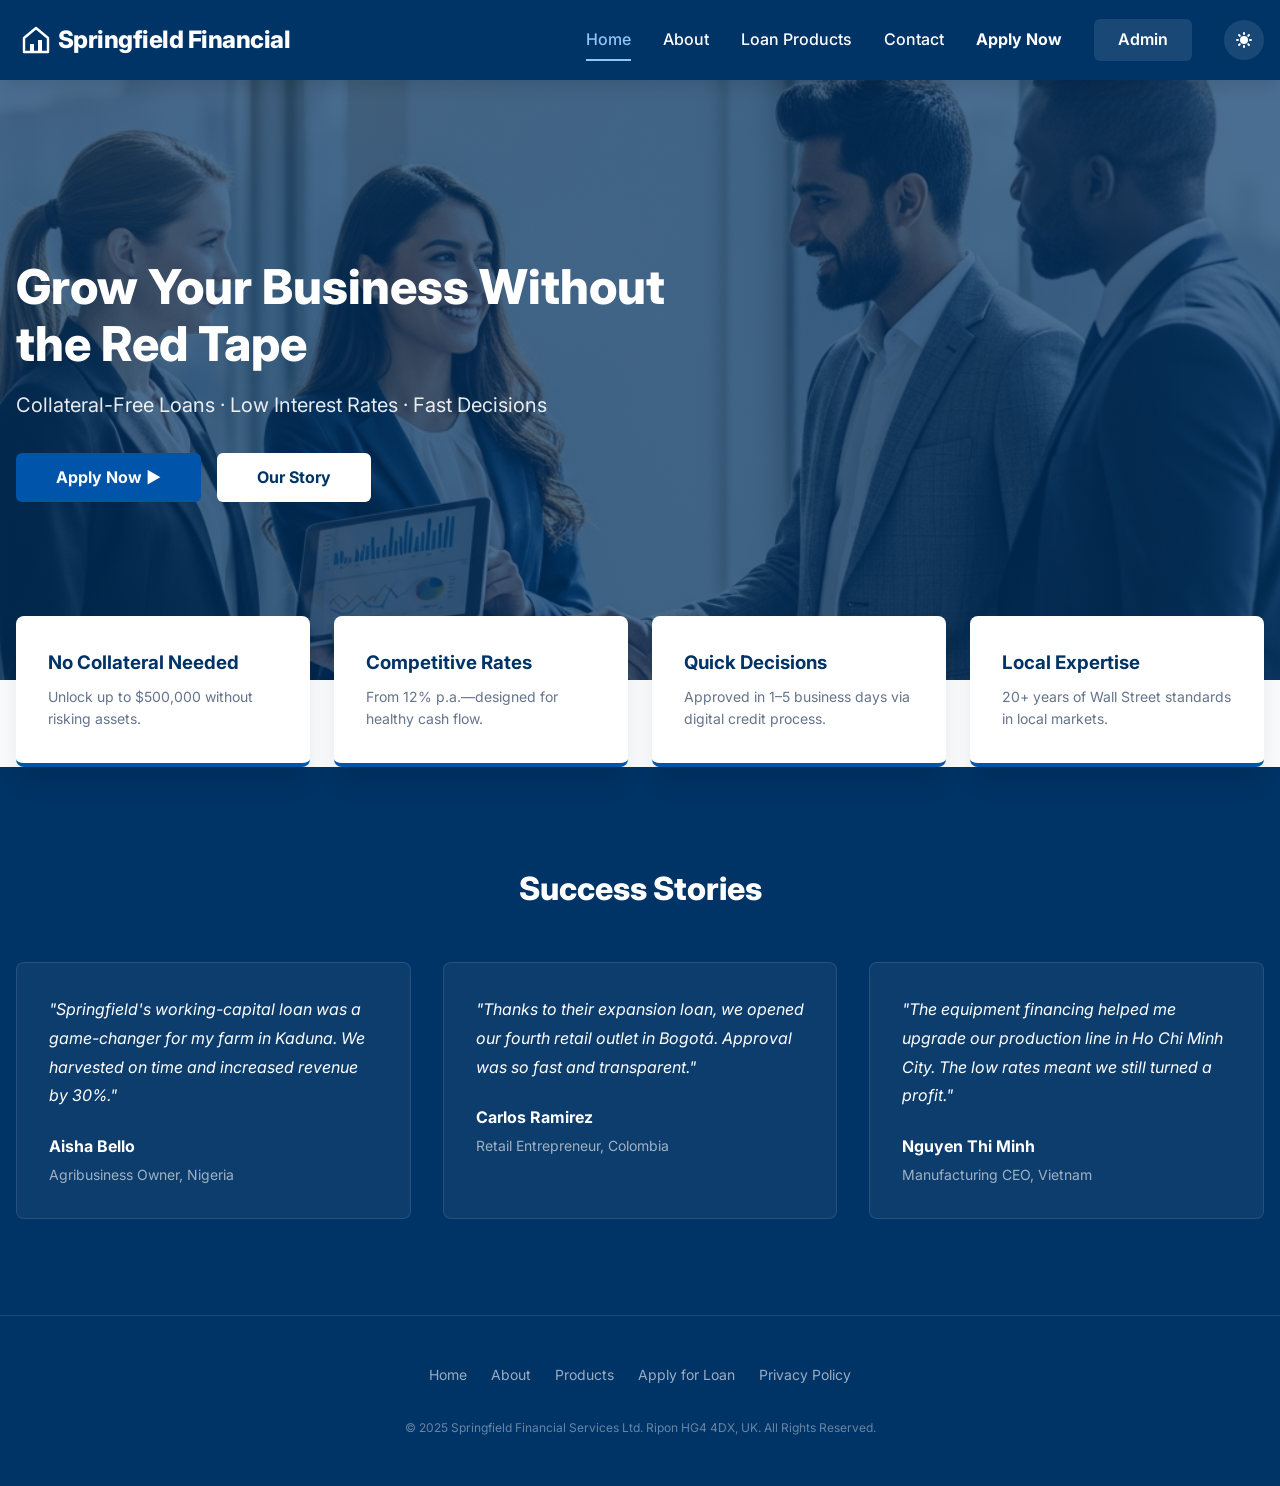
==== index.html @ acbe3927 "first commit of loan project" ====
<!DOCTYPE html>
<html lang="en" class="scroll-smooth">
<head>
    <meta charset="UTF-8">
    <meta name="viewport" content="width=device-width, initial-scale=1.0">
    <title>Springfield Financial Services Ltd | Empowering SMB Growth</title>
    <link rel="stylesheet" href="styles.css">
    <link rel="preconnect" href="https://fonts.googleapis.com">
    <link rel="preconnect" href="https://fonts.gstatic.com" crossorigin>
    <link href="https://fonts.googleapis.com/css2?family=Inter:wght@300;400;500;600;700;800&display=swap" rel="stylesheet">
</head>
<body>
    <!-- Header -->
    <header class="header">
        <div class="header-container">
            <div class="logo">
                <div class="logo-icon w-12 h-12 rounded-lg flex items-center justify-center" style="background-color: #003366;">
                    <svg viewBox="0 0 100 100" class="w-8 h-8 text-white" fill="none" stroke="currentColor" stroke-width="6" stroke-linecap="round" stroke-linejoin="round">
                        <path d="M20 45 L50 20 L80 45 V80 H20 Z" />
                        <path d="M35 80 V60 H45 V80" fill="white" stroke="none" />
                        <path d="M55 80 V50 H65 V80" fill="white" stroke="none" />
                    </svg>
                </div>
                <span class="logo-text">Springfield Financial</span>
            </div>
            <nav class="nav-menu">
                <a href="index.html" class="nav-link active">Home</a>
                <a href="about.html" class="nav-link">About</a>
                <a href="products.html" class="nav-link">Loan Products</a>
                <a href="contact.html" class="nav-link">Contact</a>
                <a href="apply.html" class="nav-link nav-link-bold">Apply Now</a>
                <a href="admin.html" class="btn-login">Admin</a>
                <button id="darkModeToggle" class="dark-mode-toggle" aria-label="Toggle dark mode">
                    <svg class="sun-icon" fill="currentColor" viewBox="0 0 20 20">
                        <path d="M10 2a1 1 0 011 1v1a1 1 0 11-2 0V3a1 1 0 011-1zm4 8a4 4 0 11-8 0 4 4 0 018 0zm-.464 4.95l.707.707a1 1 0 001.414-1.414l-.707-.707a1 1 0 00-1.414 1.414zm2.12-10.607a1 1 0 010 1.414l-.706.707a1 1 0 11-1.414-1.414l.707-.707a1 1 0 011.414 0zM17 11a1 1 0 100-2h-1a1 1 0 100 2h1zm-7 4a1 1 0 011 1v1a1 1 0 11-2 0v-1a1 1 0 011-1zM5.05 6.464A1 1 0 106.465 5.05l-.708-.707a1 1 0 00-1.414 1.414l.707.707zm1.414 8.486l-.707.707a1 1 0 01-1.414-1.414l.707-.707a1 1 0 011.414 1.414zM4 11a1 1 0 100-2H3a1 1 0 000 2h1z"/>
                    </svg>
                    <svg class="moon-icon" fill="currentColor" viewBox="0 0 20 20">
                        <path d="M17.293 13.293A8 8 0 016.707 2.707a8.001 8.001 0 1010.586 10.586z"/>
                    </svg>
                </button>
            </nav>
        </div>
    </header>

    <!-- Hero -->
    <section class="hero">
        <div class="hero-container">
            <div class="hero-content">
                <h1 class="hero-title">Grow Your Business Without the Red Tape</h1>
                <p class="hero-subtitle">Collateral-Free Loans · Low Interest Rates · Fast Decisions</p>
                <div class="hero-buttons">
                    <a href="apply.html" class="btn btn-primary">Apply Now ►</a>
                    <a href="about.html" class="btn btn-secondary">Our Story</a>
                </div>
            </div>
        </div>
    </section>

    <!-- Why Springfield? -->
    <div class="features-wrapper">
        <div class="features-grid">
            <div class="feature-card">
                <h3 class="feature-title">No Collateral Needed</h3>
                <p class="feature-text">Unlock up to $500,000 without risking assets.</p>
            </div>
            <div class="feature-card">
                <h3 class="feature-title">Competitive Rates</h3>
                <p class="feature-text">From 12% p.a.—designed for healthy cash flow.</p>
            </div>
            <div class="feature-card">
                <h3 class="feature-title">Quick Decisions</h3>
                <p class="feature-text">Approved in 1–5 business days via digital credit process.</p>
            </div>
            <div class="feature-card">
                <h3 class="feature-title">Local Expertise</h3>
                <p class="feature-text">20+ years of Wall Street standards in local markets.</p>
            </div>
        </div>
    </div>

    <!-- Success Stories -->
    <section class="success-stories">
        <div class="container">
            <h2 class="section-title-light">Success Stories</h2>
            <div class="testimonials-grid">
                <div class="testimonial-card">
                    <p class="testimonial-text">"Springfield's working-capital loan was a game-changer for my farm in Kaduna. We harvested on time and increased revenue by 30%."</p>
                    <p class="testimonial-name">Aisha Bello</p>
                    <p class="testimonial-role">Agribusiness Owner, Nigeria</p>
                </div>
                <div class="testimonial-card">
                    <p class="testimonial-text">"Thanks to their expansion loan, we opened our fourth retail outlet in Bogotá. Approval was so fast and transparent."</p>
                    <p class="testimonial-name">Carlos Ramirez</p>
                    <p class="testimonial-role">Retail Entrepreneur, Colombia</p>
                </div>
                <div class="testimonial-card">
                    <p class="testimonial-text">"The equipment financing helped me upgrade our production line in Ho Chi Minh City. The low rates meant we still turned a profit."</p>
                    <p class="testimonial-name">Nguyen Thi Minh</p>
                    <p class="testimonial-role">Manufacturing CEO, Vietnam</p>
                </div>
            </div>
        </div>
    </section>

    <!-- Footer -->
    <footer class="footer">
        <div class="footer-container">
            <div class="footer-links">
                <a href="index.html">Home</a>
                <a href="about.html">About</a>
                <a href="products.html">Products</a>
                <a href="apply.html">Apply for Loan</a>
                <a href="#">Privacy Policy</a>
            </div>
            <p class="footer-copyright">© 2025 Springfield Financial Services Ltd. Ripon HG4 4DX, UK. All Rights Reserved.</p>
        </div>
    </footer>

    <script src="script.js"></script>
</body>
</html>
---- styles.css ----
/* ===================================
   CSS VARIABLES & RESET
   =================================== */
:root {
    --navy: #003366;
    --navy-dark: #002244;
    --navy-light: #004488;
    --primary: #0055aa;
    --primary-hover: #004488;
    
    /* Light Mode */
    --bg-main: #f8fafc;
    --bg-secondary: #ffffff;
    --bg-alt: #f1f5f9;
    --text-main: #0f172a;
    --text-secondary: #64748b;
    --text-muted: #94a3b8;
    --border-color: #e2e8f0;
    --shadow: 0 4px 6px -1px rgba(0, 0, 0, 0.1);
    --shadow-lg: 0 10px 15px -3px rgba(0, 0, 0, 0.1);
    --shadow-xl: 0 20px 25px -5px rgba(0, 0, 0, 0.1);
}

.dark {
    --bg-main: #0f172a;
    --bg-secondary: #1e293b;
    --bg-alt: #334155;
    --text-main: #f1f5f9;
    --text-secondary: #cbd5e1;
    --text-muted: #94a3b8;
    --border-color: #334155;
    --shadow: 0 4px 6px -1px rgba(0, 0, 0, 0.3);
    --shadow-lg: 0 10px 15px -3px rgba(0, 0, 0, 0.3);
    --shadow-xl: 0 20px 25px -5px rgba(0, 0, 0, 0.3);
}

* {
    margin: 0;
    padding: 0;
    box-sizing: border-box;
}

html {
    scroll-behavior: smooth;
    animation: forwards;
}

body {
    font-family: 'Inter', -apple-system, BlinkMacSystemFont, 'Segoe UI', sans-serif;
    background-color: var(--bg-main);
    color: var(--text-main);
    line-height: 1.6;
    transition: background-color 0.3s, color 0.3s;
}

img {
    max-width: 100%;
    height: auto;
    display: block;
}

a {
    text-decoration: none;
    color: inherit;
}

/* ===================================
   HEADER & NAVIGATION
   =================================== */
.header {
    background-color: var(--navy);
    color: white;
    box-shadow: var(--shadow-lg);
    position: sticky;
    top: 0;
    z-index: 1000;
}

.header-container {
    max-width: 1280px;
    margin: 0 auto;
    padding: 0 1rem;
    display: flex;
    justify-content: space-between;
    align-items: center;
    height: 80px;
}

.logo {
    display: flex;
    align-items: center;
    gap: 0.1rem;
}

.logo-icon {
    width: 40px;
    height: 40px;
    background-color: rgba(255, 255, 255, 0.2);
    border-radius: 8px;
    display: flex;
    align-items: center;
    justify-content: center;
}

.logo-icon svg {
    width: 80pc;
    height: 80pc;
}

.logo-text {
    font-size: 1.5rem;
    font-weight: 800;
    letter-spacing: -0.020em;
}

.nav-menu {
    display: flex;
    align-items: center;
    gap: 2rem;
}

.nav-link {
    color: white;
    font-weight: 500;
    transition: color 0.3s;
    position: relative;
}

.nav-link:hover,
.nav-link.active {
    color: #93c5fd;
}

.nav-link.active::after {
    content: '';
    position: absolute;
    bottom: -8px;
    left: 0;
    right: 0;
    height: 2px;
    background-color: #93c5fd;
}

.nav-link-bold {
    font-weight: 700;
}

.btn-login {
    background-color: rgba(255, 255, 255, 0.1);
    padding: 0.5rem 1.5rem;
    border-radius: 6px;
    font-weight: 600;
    transition: background-color 0.3s;
}

.btn-login:hover {
    background-color: rgba(255, 255, 255, 0.2);
}

.dark-mode-toggle {
    background: rgba(255, 255, 255, 0.1);
    border: none;
    width: 40px;
    height: 40px;
    border-radius: 50%;
    cursor: pointer;
    display: flex;
    align-items: center;
    justify-content: center;
    transition: background-color 0.3s;
    color: white;
}

.dark-mode-toggle:hover {
    background: rgba(255, 255, 255, 0.2);
}

.dark-mode-toggle svg {
    width: 20px;
    height: 20px;
}

.sun-icon {
    display: block;
}

.moon-icon {
    display: none;
}

.dark .sun-icon {
    display: none;
}

.dark .moon-icon {
    display: block;
}

/* ===================================
   BUTTONS
   =================================== */
.btn {
    display: inline-block;
    padding: 0.75rem 2.5rem;
    border-radius: 6px;
    font-weight: 700;
    font-size: 1rem;
    transition: all 0.3s;
    cursor: pointer;
    border: none;
    text-align: center;
}

.btn-primary {
    background-color: var(--primary);
    color: white;
}

.btn-primary:hover {
    background-color: var(--primary-hover);
    transform: translateY(-2px);
    box-shadow: var(--shadow-lg);
}

.btn-secondary {
    background-color: white;
    color: var(--navy);
}

.btn-secondary:hover {
    background-color: #f1f5f9;
    transform: translateY(-2px);
}

.btn-navy {
    background-color: var(--navy);
    color: white;
}

.btn-navy:hover {
    background-color: var(--navy-dark);
}

.btn-large {
    width: 100%;
    padding: 1rem 2rem;
    font-size: 1.125rem;
}

/* ===================================
   HERO SECTION
   =================================== */
.hero {
    background: linear-gradient(rgba(0, 51, 102, 0.7), rgba(0, 51, 102, 0.7)), 
                url('attached_assets/generated_images/diverse_business_professionals_in_meeting.png');
    background-size: cover;
    background-position: center;
    height: 600px;
    display: flex;
    align-items: center;
}

.hero-container {
    max-width: 1280px;
    margin: 0 auto;
    padding: 0 1rem;
    width: 100%;
}

.hero-content {
    max-width: 700px;
    color: white;
}

.hero-title {
    font-size: 3rem;
    font-weight: 800;
    line-height: 1.2;
    margin-bottom: 1rem;
}

.hero-subtitle {
    font-size: 1.25rem;
    margin-bottom: 2rem;
    opacity: 0.9;
}

.hero-buttons {
    display: flex;
    gap: 1rem;
    flex-wrap: wrap;
}

/* ===================================
   FEATURES
   =================================== */
.features-wrapper {
    max-width: 1280px;
    margin: -4rem auto 0;
    padding: 0 1rem;
    position: relative;
    z-index: 10;
}

.features-grid {
    display: grid;
    grid-template-columns: repeat(auto-fit, minmax(250px, 1fr));
    gap: 1.5rem;
}

.feature-card {
    background-color: var(--bg-secondary);
    padding: 2rem;
    border-radius: 8px;
    box-shadow: var(--shadow-xl);
    border-bottom: 4px solid var(--primary);
    transition: transform 0.3s;
}

.feature-card:hover {
    transform: translateY(-4px);
}

.feature-title {
    font-weight: 700;
    color: var(--navy);
    margin-bottom: 0.5rem;
}

.dark .feature-title {
    color: white;
}

.feature-text {
    color: var(--text-secondary);
    font-size: 0.875rem;
}

/* ===================================
   SECTIONS
   =================================== */
.container {
    max-width: 1280px;
    margin: 0 auto;
    padding: 0 1rem;
}

.container-small {
    max-width: 800px;
    margin: 0 auto;
    padding: 0 1rem;
}

.section-title {
    font-size: 2rem;
    font-weight: 800;
    color: var(--navy);
    margin-bottom: 0.5rem;
}

.dark .section-title {
    color: white;
}

.section-title-light {
    font-size: 2rem;
    font-weight: 800;
    color: white;
    margin-bottom: 3rem;
    text-align: center;
}

.title-divider {
    width: 80px;
    height: 4px;
    background-color: var(--primary);
    margin-bottom: 2rem;
}

.text-center {
    text-align: center;
}

.mx-auto {
    margin-left: auto;
    margin-right: auto;
}

/* ===================================
   PAGE HEADER
   =================================== */
.page-header {
    background: linear-gradient(135deg, var(--navy) 0%, var(--navy-light) 100%);
    padding: 4rem 0;
    text-align: center;
    color: white;
}

.page-title {
    font-size: 2.5rem;
    font-weight: 800;
    margin-bottom: 1rem;
}

.page-subtitle {
    font-size: 1.125rem;
    opacity: 0.9;
}

/* ===================================
   SUCCESS STORIES
   =================================== */
.success-stories {
    background-color: var(--navy);
    color: white;
    padding: 6rem 0;
}

.testimonials-grid {
    display: grid;
    grid-template-columns: repeat(auto-fit, minmax(300px, 1fr));
    gap: 2rem;
}

.testimonial-card {
    background-color: rgba(255, 255, 255, 0.05);
    padding: 2rem;
    border-radius: 8px;
    animation: both;
    border: 1px solid rgba(255, 255, 255, 0.1);
}

.testimonial-text {
    font-style: italic;
    margin-bottom: 1.5rem;
    line-height: 1.8;
}

.testimonial-name {
    font-weight: 700;
    margin-bottom: 0.25rem;
}

.testimonial-role {
    font-size: 0.875rem;
    opacity: 0.6;
}

/* ===================================
   ABOUT PAGE
   =================================== */
.about-section {
    padding: 6rem 0;
}

.about-grid {
    display: grid;
    grid-template-columns: 1fr 1fr;
    gap: 5rem;
    align-items: center;
}

.about-text {
    color: var(--text-secondary);
    margin-bottom: 1.5rem;
    line-height: 1.8;
}

.founder-card {
    border-radius: 8px;
    overflow: hidden;
    box-shadow: var(--shadow-xl);
}

.founder-image {
    width: 100%;
    height: 500px;
    object-fit: cover;
}

.founder-info {
    background-color: var(--bg-secondary);
    padding: 1.5rem;
}

.founder-name {
    font-weight: 700;
    font-size: 1.125rem;
    margin-bottom: 0.25rem;
}

.founder-title {
    color: var(--primary);
    font-size: 0.875rem;
    font-weight: 600;
    font-style: italic;
}

/* ===================================
   MANAGEMENT TEAM
   =================================== */
.management-section {
    padding: 6rem 0;
    background-color: var(--bg-main);
}

.team-intro {
    text-align: center;
    color: var(--text-secondary);
    max-width: 800px;
    margin: 0 auto 4rem;
}

.team-grid {
    display: grid;
    grid-template-columns: repeat(auto-fit, minmax(300px, 1fr));
    gap: 3rem;
}

.team-member {
    text-align: center;
}

.team-image-wrapper {
    position: relative;
    overflow: hidden;
    border-radius: 8px;
    margin-bottom: 1.5rem;
    transition: transform 0.3s;
}

.team-member:hover .team-image-wrapper {
    transform: scale(1.05);
}

.team-image {
    width: 100%;
    height: 400px;
    object-fit: cover;
}

.team-name {
    font-size: 1.25rem;
    font-weight: 700;
    margin-bottom: 0.5rem;
}

.team-role {
    color: var(--primary);
    font-weight: 600;
    margin-bottom: 1rem;
}

.team-bio {
    color: var(--text-secondary);
    font-size: 0.875rem;
    line-height: 1.6;
}

.team-member-alt {
    background: linear-gradient(135deg, rgba(0, 85, 170, 0.05) 0%, rgba(0, 85, 170, 0.1) 100%);
    padding: 3rem;
    border-radius: 8px;
    display: flex;
    flex-direction: column;
    justify-content: center;
}

/* ===================================
   PRODUCTS PAGE
   =================================== */
.products-section {
    padding: 6rem 0;
}

.products-grid {
    display: grid;
    grid-template-columns: repeat(auto-fit, minmax(280px, 1fr));
    gap: 2rem;
}

.product-card {
    background-color: var(--bg-secondary);
    padding: 2rem;
    border-radius: 8px;
    box-shadow: var(--shadow-lg);
    transition: transform 0.3s, box-shadow 0.3s;
}

.product-card:hover {
    transform: translateY(-8px);
    box-shadow: var(--shadow-xl);
}

.product-icon {
    font-size: 3rem;
    margin-bottom: 1rem;
}

.product-name {
    font-size: 1.25rem;
    font-weight: 700;
    margin-bottom: 0.5rem;
}

.product-amount {
    color: var(--primary);
    font-weight: 700;
    font-size: 1.125rem;
    margin-bottom: 1rem;
}

.product-description {
    color: var(--text-secondary);
    font-size: 0.875rem;
    margin-bottom: 1.5rem;
}

.product-features {
    list-style: none;
    margin-bottom: 2rem;
}

.product-features li {
    color: var(--text-secondary);
    font-size: 0.875rem;
    margin-bottom: 0.5rem;
}

/* ===================================
   LOAN CALCULATOR
   =================================== */
.calculator-section {
    padding: 6rem 0;
    background-color: var(--bg-alt);
}

.calculator-subtitle {
    text-align: center;
    color: var(--text-secondary);
    margin-bottom: 3rem;
}

.calculator-card {
    background-color: var(--bg-secondary);
    padding: 3rem;
    border-radius: 12px;
    box-shadow: var(--shadow-xl);
    max-width: 800px;
    margin: 0 auto;
}

.calculator-grid {
    display: grid;
    grid-template-columns: 1fr 1fr;
    gap: 3rem;
    margin-bottom: 3rem;
}

.calculator-input {
    text-align: center;
}

.calculator-label {
    display: block;
    font-weight: 600;
    margin-bottom: 1rem;
    color: var(--text-main);
}

.range-slider {
    width: 100%;
    height: 8px;
    border-radius: 5px;
    background: linear-gradient(to right, var(--primary) 0%, var(--primary) 50%, #e2e8f0 50%, #e2e8f0 100%);
    outline: none;
    margin-bottom: 1rem;
}

.range-slider::-webkit-slider-thumb {
    -webkit-appearance: none;
    appearance: none;
    width: 20px;
    height: 20px;
    border-radius: 50%;
    background: var(--primary);
    cursor: pointer;
}

.range-slider::-moz-range-thumb {
    width: 20px;
    height: 20px;
    border-radius: 50%;
    background: var(--primary);
    cursor: pointer;
    border: none;
}

.calculator-value {
    font-size: 1.5rem;
    font-weight: 700;
    color: var(--primary);
}

.calculator-result {
    text-align: center;
    padding: 2rem;
    background: linear-gradient(135deg, rgba(0, 85, 170, 0.05) 0%, rgba(0, 85, 170, 0.1) 100%);
    border-radius: 8px;
    margin-bottom: 2rem;
}

.result-label {
    font-size: 0.875rem;
    font-weight: 600;
    color: var(--text-secondary);
    margin-bottom: 0.5rem;
    text-transform: uppercase;
    letter-spacing: 0.05em;
}

.result-amount {
    font-size: 3rem;
    font-weight: 800;
    color: var(--primary);
    margin-bottom: 0.5rem;
}

.result-note {
    font-size: 0.75rem;
    color: var(--text-muted);
    font-style: italic;
}

/* ===================================
   CONTACT PAGE
   =================================== */
.contact-section {
    padding: 6rem 0;
}

.contact-grid {
    display: grid;
    grid-template-columns: 1fr 1fr;
    gap: 4rem;
    align-items: start;
}

.contact-text {
    color: var(--text-secondary);
    margin-bottom: 2rem;
    line-height: 1.8;
}

.contact-details {
    display: flex;
    flex-direction: column;
    gap: 2rem;
}

.contact-item {
    display: flex;
    align-items: center;
    gap: 1rem;
}

.contact-icon {
    width: 48px;
    height: 48px;
    background: linear-gradient(135deg, rgba(0, 85, 170, 0.1) 0%, rgba(0, 85, 170, 0.2) 100%);
    color: var(--primary);
    border-radius: 50%;
    display: flex;
    align-items: center;
    justify-content: center;
    font-size: 1.25rem;
    flex-shrink: 0;
}

.contact-label {
    font-size: 0.75rem;
    font-weight: 700;
    text-transform: uppercase;
    letter-spacing: 0.05em;
    color: var(--text-muted);
    margin-bottom: 0.25rem;
}

.contact-value {
    font-weight: 700;
    color: var(--text-main);
}

.contact-form {
    background-color: var(--bg-secondary);
    padding: 2.5rem;
    border-radius: 8px;
    box-shadow: var(--shadow-lg);
}

.form-title {
    font-size: 1.25rem;
    font-weight: 700;
    margin-bottom: 1.5rem;
}

.form-input,
.form-textarea {
    width: 100%;
    padding: 0.75rem 1.25rem;
    border: 1px solid var(--border-color);
    border-radius: 6px;
    margin-bottom: 1rem;
    font-family: inherit;
    font-size: 1rem;
    background-color: var(--bg-main);
    color: var(--text-main);
    transition: border-color 0.3s;
}

.form-input:focus,
.form-textarea:focus {
    outline: none;
    border-color: var(--primary);
}

.form-textarea {
    min-height: 120px;
    resize: vertical;
}

.form-success {
    color: #22c55e;
    font-weight: 600;
    text-align: center;
    margin-top: 1rem;
}

.hidden {
    display: none !important;
}

/* ===================================
   MAP SECTION
   =================================== */
.map-section {
    padding: 6rem 0;
    background-color: var(--bg-alt);
}

.map-placeholder {
    background-color: var(--bg-secondary);
    height: 400px;
    border-radius: 8px;
    display: flex;
    align-items: center;
    justify-content: center;
    font-size: 1.125rem;
    font-weight: 600;
    color: var(--text-secondary);
    border: 2px dashed var(--border-color);
    margin-top: 2rem;
}

/* ===================================
   APPLICATION FORM
   =================================== */
.apply-section {
    padding: 4rem 0;
    min-height: calc(100vh - 80px);
}

.application-card {
    background-color: var(--bg-secondary);
    border-radius: 12px;
    box-shadow: var(--shadow-xl);
    overflow: hidden;
    margin: 2rem 0;
}

.application-header {
    background: linear-gradient(135deg, var(--navy) 0%, var(--navy-light) 100%);
    padding: 3rem 2rem;
    text-align: center;
    color: white;
}

.application-title {
    font-size: 2rem;
    font-weight: 700;
    text-transform: uppercase;
    letter-spacing: 0.05em;
    margin-bottom: 0.5rem;
}

.application-subtitle {
    font-size: 1rem;
    opacity: 0.8;
}

.application-form {
    padding: 3rem 2rem;
}

.form-section {
    margin-bottom: 3rem;
}

.form-section-title {
    font-size: 1.125rem;
    font-weight: 700;
    color: var(--navy);
    text-transform: uppercase;
    letter-spacing: 0.05em;
    border-bottom: 2px solid var(--bg-alt);
    padding-bottom: 0.5rem;
    margin-bottom: 2rem;
}

.dark .form-section-title {
    color: white;
}

.form-row {
    display: grid;
    grid-template-columns: 1fr 1fr;
    gap: 1rem;
}

.file-upload-wrapper {
    padding: 3rem 2rem;
    border: 2px dashed var(--border-color);
    border-radius: 8px;
    text-align: center;
    background-color: var(--bg-alt);
    transition: border-color 0.3s;
}

.file-upload-wrapper:hover {
    border-color: var(--primary);
}

.file-input {
    display: none;
}

.file-label {
    cursor: pointer;
    display: flex;
    flex-direction: column;
    align-items: center;
    gap: 0.5rem;
}

.file-icon {
    font-size: 2rem;
}

.file-text {
    color: var(--primary);
    font-weight: 600;
}

.file-info {
    margin-top: 1rem;
    color: var(--text-secondary);
    font-size: 0.875rem;
}

.btn-submit {
    margin-top: 2rem;
}

/* ===================================
   CONFIRMATION
   =================================== */
.confirmation {
    text-align: center;
    padding: 6rem 2rem;
}

.confirmation-icon {
    width: 80px;
    height: 80px;
    background: linear-gradient(135deg, #22c55e 0%, #16a34a 100%);
    color: white;
    border-radius: 50%;
    display: flex;
    align-items: center;
    justify-content: center;
    font-size: 3rem;
    font-weight: 700;
    margin: 0 auto 2rem;
}

.confirmation-title {
    font-size: 2rem;
    font-weight: 700;
    margin-bottom: 1rem;
}

.confirmation-text {
    color: var(--text-secondary);
    margin-bottom: 2rem;
}

/* ===================================
   FOOTER
   =================================== */
.footer {
    background-color: var(--navy);
    color: white;
    padding: 3rem 0;
    border-top: 1px solid rgba(255, 255, 255, 0.1);
}

.footer-container {
    max-width: 1280px;
    margin: 0 auto;
    padding: 0 1rem;
    text-align: center;
}

.footer-links {
    display: flex;
    flex-wrap: wrap;
    justify-content: center;
    gap: 1.5rem;
    margin-bottom: 2rem;
}

.footer-links a {
    font-size: 0.875rem;
    opacity: 0.6;
    transition: opacity 0.3s;
}

.footer-links a:hover {
    opacity: 1;
}

.footer-copyright {
    font-size: 0.75rem;
    opacity: 0.4;
}

/* ===================================
   MULTI-STEP FORM ADDITIONAL STYLES
   =================================== */
.container-medium {
    max-width: 1000px;
    margin: 0 auto;
    padding: 0 1rem;
}

.progress-indicator {
    display: flex;
    align-items: center;
    justify-content: space-between;
    padding: 2rem 1rem;
    margin-bottom: 2rem;
    background-color: var(--bg-alt);
    border-radius: 8px;
}

.progress-step {
    display: flex;
    flex-direction: column;
    align-items: center;
    gap: 0.5rem;
    flex: 0 0 auto;
}

.progress-circle {
    width: 40px;
    height: 40px;
    border-radius: 50%;
    background-color: var(--bg-main);
    color: var(--text-muted);
    display: flex;
    align-items: center;
    justify-content: center;
    font-weight: 700;
    font-size: 1rem;
    transition: all 0.3s;
    border: 2px solid var(--border-color);
}

.progress-step.active .progress-circle {
    background-color: var(--primary);
    color: white;
    border-color: var(--primary);
}

.progress-step.completed .progress-circle {
    background-color: #22c55e;
    color: white;
    border-color: #22c55e;
}

.progress-label {
    font-size: 0.75rem;
    font-weight: 600;
    color: var(--text-muted);
    text-align: center;
}

.progress-step.active .progress-label {
    color: var(--primary);
}

.progress-step.completed .progress-label {
    color: #22c55e;
}

.progress-line {
    flex: 1;
    height: 2px;
    background-color: var(--border-color);
    margin: 0 0.5rem;
}

.subsection-title {
    font-size: 1rem;
    font-weight: 700;
    color: var(--text-main);
    margin: 2rem 0 1rem;
    padding-top: 1rem;
    border-top: 1px solid var(--border-color);
}

.conditional-section {
    margin-top: 1.5rem;
    padding: 1.5rem;
    background-color: var(--bg-alt);
    border-radius: 8px;
    border-left: 4px solid var(--primary);
}

.consent-section {
    background-color: var(--bg-alt);
    padding: 2rem;
    border-radius: 8px;
    margin-bottom: 2rem;
}

.signature-section {
    margin-top: 2rem;
}

.form-label {
    display: block;
    font-weight: 600;
    margin-bottom: 0.5rem;
    color: var(--text-main);
}

.signature-input {
    font-family: 'Brush Script MT', cursive, 'Inter', sans-serif;
    font-size: 1.5rem;
}

.form-help-text {
    font-size: 0.75rem;
    color: var(--text-muted);
    margin-top: 0.5rem;
}

.form-navigation {
    display: flex;
    justify-content: space-between;
    gap: 1rem;
    margin-top: 2rem;
    padding-top: 2rem;
    border-top: 1px solid var(--border-color);
}

.file-upload-area {
    margin-bottom: 1.5rem;
}

.file-upload-label {
    display: block;
    font-weight: 600;
    margin-bottom: 0.75rem;
    color: var(--text-main);
}

.file-label-custom {
    display: flex;
    flex-direction: column;
    align-items: center;
    gap: 0.75rem;
    padding: 2rem;
    border: 2px dashed var(--border-color);
    border-radius: 8px;
    background-color: var(--bg-alt);
    cursor: pointer;
    transition: all 0.3s;
}

.file-label-custom:hover {
    border-color: var(--primary);
    background-color: var(--bg-main);
}

.file-icon {
    font-size: 2rem;
}

.file-text {
    color: var(--primary);
    font-weight: 600;
    text-align: center;
}

.file-name {
    display: block;
    margin-top: 0.5rem;
    font-size: 0.875rem;
    color: var(--text-secondary);
}

.full-width {
    grid-column: 1 / -1;
}

.confirmation-id {
    font-size: 1rem;
    color: var(--text-secondary);
    margin-bottom: 2rem;
}

.confirmation-id strong {
    color: var(--primary);
    font-weight: 700;
}

/* Error states */
.form-input.error,
.form-textarea.error {
    border-color: #ef4444 !important;
}

.file-upload-area.error .file-label-custom {
    border-color: #ef4444;
}

/* ===================================
   CHECKBOX STYLES
   =================================== */
.checkbox-container {
    display: flex;
    align-items: flex-start;
    gap: 0.75rem;
    margin-bottom: 1rem;
    cursor: pointer;
    position: relative;
    padding-left: 2rem;
}

.checkbox-container input[type="checkbox"] {
    position: absolute;
    opacity: 0;
    cursor: pointer;
    height: 0;
    width: 0;
}

.checkmark {
    position: absolute;
    left: 0;
    top: 2px;
    height: 20px;
    width: 20px;
    background-color: var(--bg-main);
    border: 2px solid var(--border-color);
    border-radius: 4px;
    transition: all 0.3s;
}

.checkbox-container:hover .checkmark {
    border-color: var(--primary);
}

.checkbox-container input:checked ~ .checkmark {
    background-color: var(--primary);
    border-color: var(--primary);
}

.checkmark:after {
    content: "";
    position: absolute;
    display: none;
}

.checkbox-container input:checked ~ .checkmark:after {
    display: block;
}

.checkbox-container .checkmark:after {
    left: 6px;
    top: 2px;
    width: 5px;
    height: 10px;
    border: solid white;
    border-width: 0 2px 2px 0;
    transform: rotate(45deg);
}

.checkbox-text {
    color: var(--text-main);
    line-height: 1.5;
    font-size: 0.875rem;
}

/* ===================================
   RESPONSIVE
   =================================== */
@media (max-width: 968px) {
    .nav-menu {
        gap: 1rem;
        font-size: 0.875rem;
    }

    .hero-title {
        font-size: 2rem;
    }

    .about-grid,
    .contact-grid {
        grid-template-columns: 1fr;
        gap: 3rem;
    }

    .team-grid {
        grid-template-columns: repeat(auto-fit, minmax(250px, 1fr));
    }

    .calculator-grid {
        grid-template-columns: 1fr;
        gap: 2rem;
    }

    .form-row {
        grid-template-columns: 1fr;
    }

    .features-grid {
        grid-template-columns: 1fr;
    }
}

@media (max-width: 640px) {
    .nav-menu {
        display: none;
    }

    .hero {
        height: 500px;
    }

    .hero-title {
        font-size: 1.75rem;
    }

    .hero-subtitle {
        font-size: 1rem;
    }

    .hero-buttons {
        flex-direction: column;
    }

    .page-title {
        font-size: 2rem;
    }

    .result-amount {
        font-size: 2rem;
    }
}
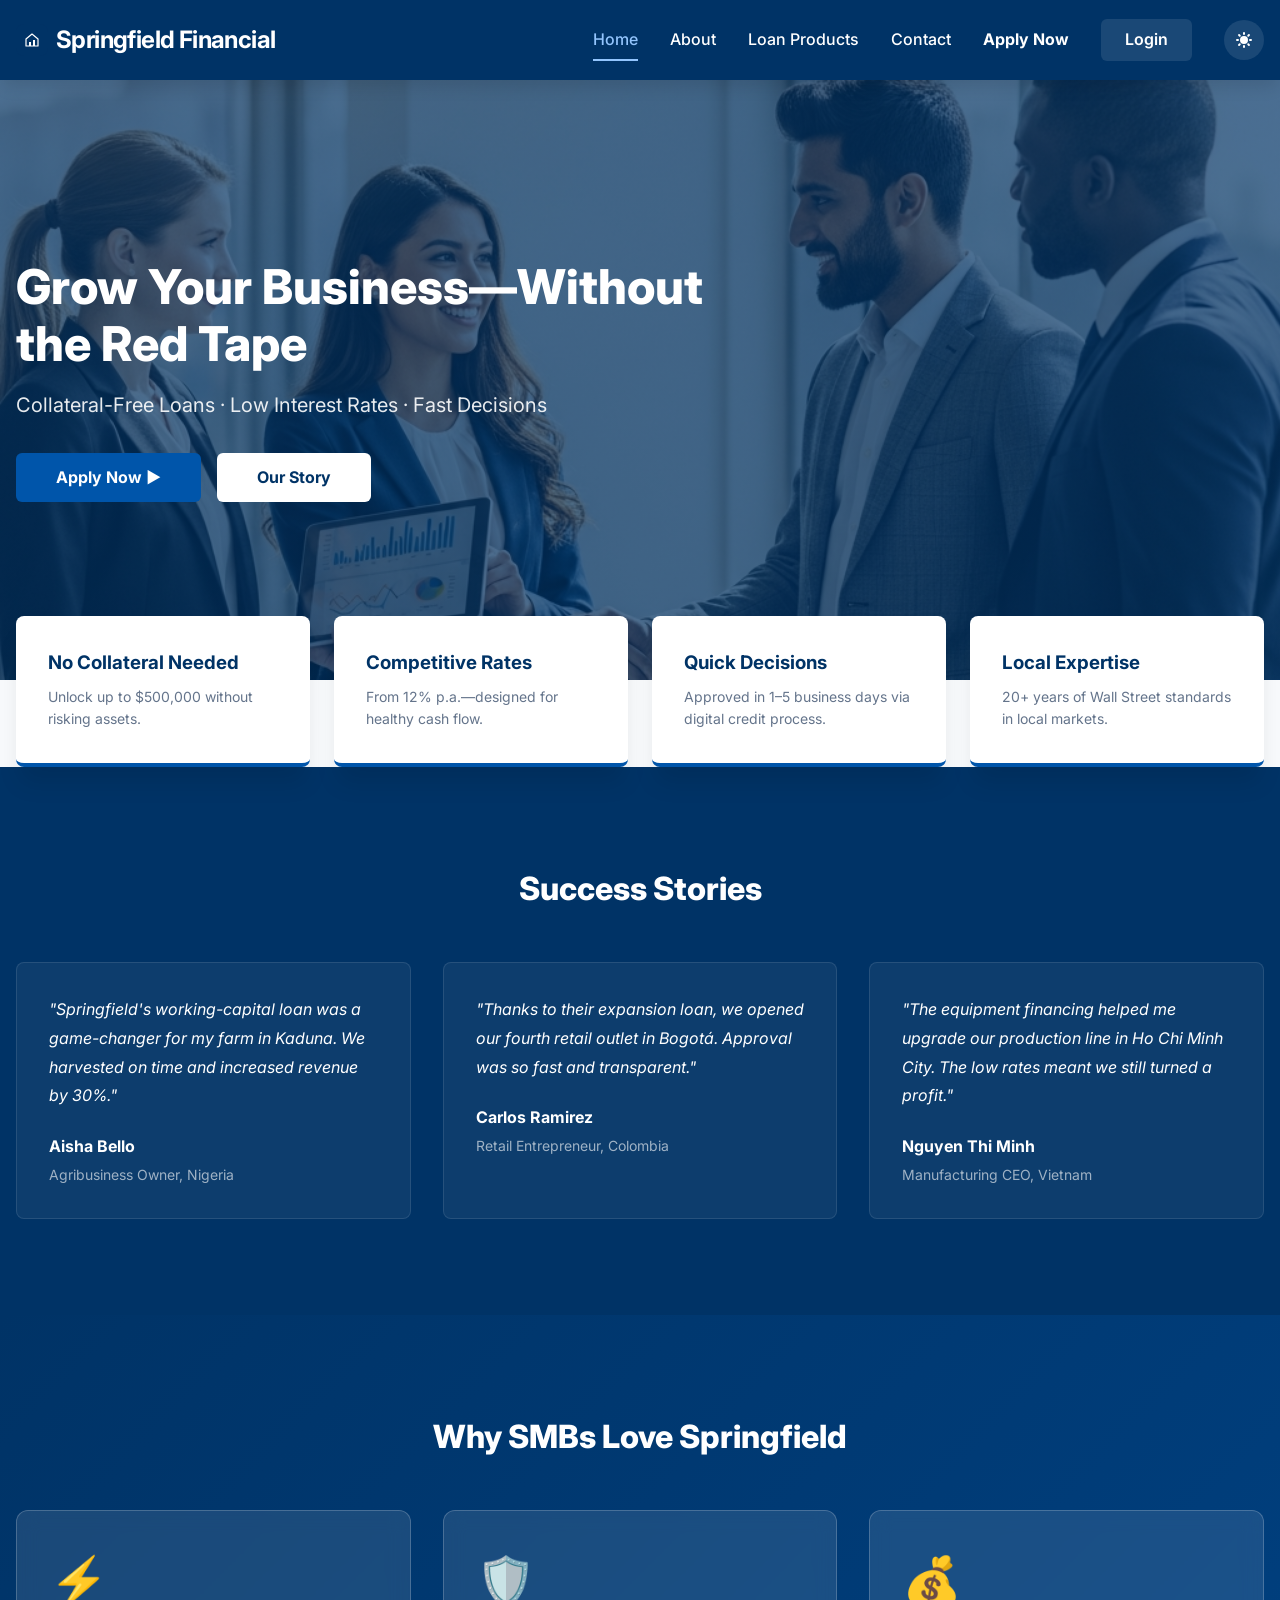
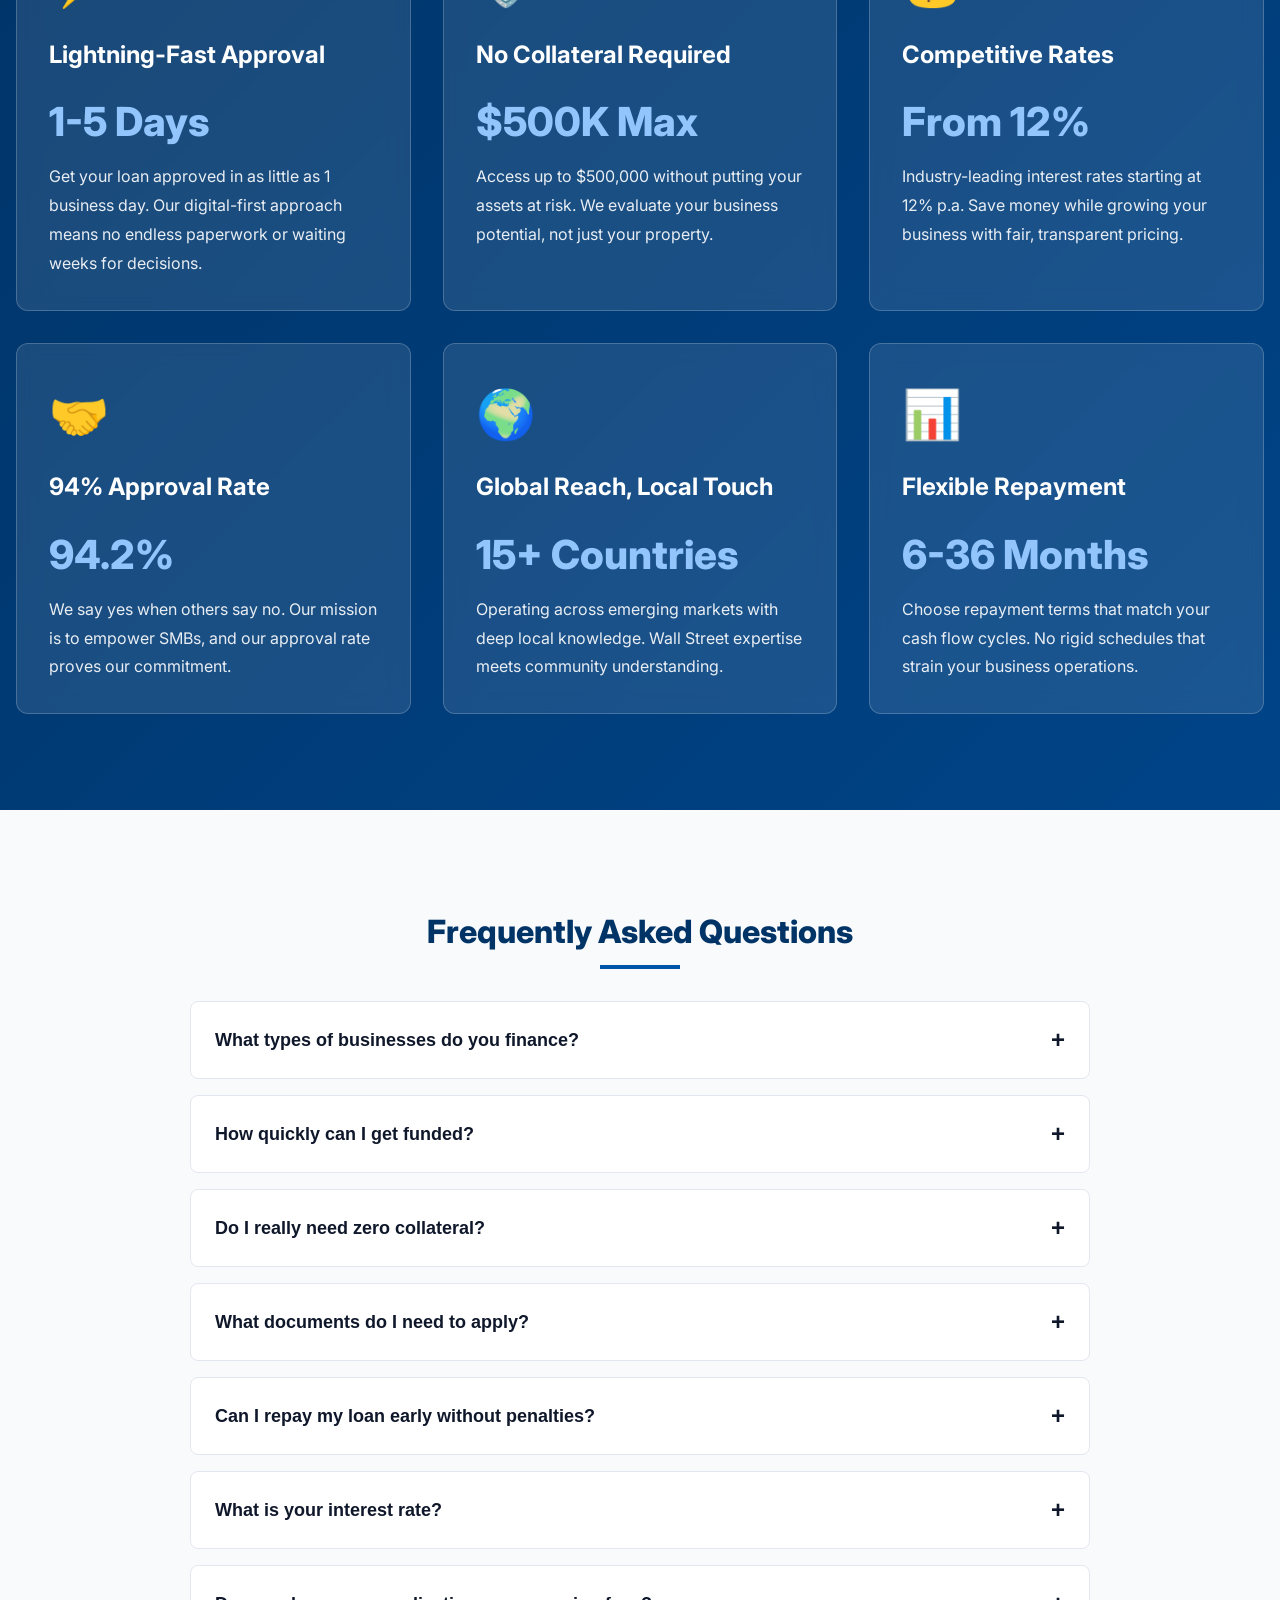
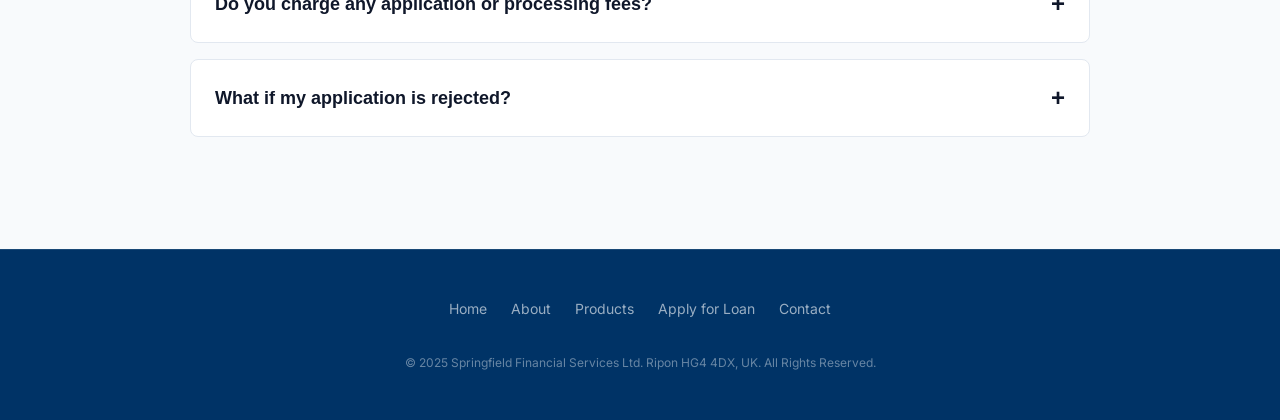
==== commit fcab7dd7: "Ui Updation" ====
--- a/index.html
+++ b/index.html
@@ -23,13 +23,18 @@
                 </div>
                 <span class="logo-text">Springfield Financial</span>
             </div>
-            <nav class="nav-menu">
+            <!-- Mobile Menu Toggle -->
+            <button class="mobile-menu-toggle" id="mobileMenuToggle" aria-label="Toggle menu">
+                <span id="menuIcon">☰</span>
+            </button>
+
+            <nav class="nav-menu" id="navMenu">
                 <a href="index.html" class="nav-link active">Home</a>
                 <a href="about.html" class="nav-link">About</a>
                 <a href="products.html" class="nav-link">Loan Products</a>
                 <a href="contact.html" class="nav-link">Contact</a>
                 <a href="apply.html" class="nav-link nav-link-bold">Apply Now</a>
-                <a href="admin.html" class="btn-login">Admin</a>
+                <a href="admin.html" class="btn-login">Login</a>
                 <button id="darkModeToggle" class="dark-mode-toggle" aria-label="Toggle dark mode">
                     <svg class="sun-icon" fill="currentColor" viewBox="0 0 20 20">
                         <path d="M10 2a1 1 0 011 1v1a1 1 0 11-2 0V3a1 1 0 011-1zm4 8a4 4 0 11-8 0 4 4 0 018 0zm-.464 4.95l.707.707a1 1 0 001.414-1.414l-.707-.707a1 1 0 00-1.414 1.414zm2.12-10.607a1 1 0 010 1.414l-.706.707a1 1 0 11-1.414-1.414l.707-.707a1 1 0 011.414 0zM17 11a1 1 0 100-2h-1a1 1 0 100 2h1zm-7 4a1 1 0 011 1v1a1 1 0 11-2 0v-1a1 1 0 011-1zM5.05 6.464A1 1 0 106.465 5.05l-.708-.707a1 1 0 00-1.414 1.414l.707.707zm1.414 8.486l-.707.707a1 1 0 01-1.414-1.414l.707-.707a1 1 0 011.414 1.414zM4 11a1 1 0 100-2H3a1 1 0 000 2h1z"/>
@@ -42,11 +47,19 @@
         </div>
     </header>
 
+    <!-- Mobile Menu Overlay -->
+    <div class="mobile-overlay" id="mobileOverlay"></div>
+
+    <!-- Main Content -->
+    <div>
+        </div>
+    </header>
+
     <!-- Hero -->
     <section class="hero">
         <div class="hero-container">
             <div class="hero-content">
-                <h1 class="hero-title">Grow Your Business Without the Red Tape</h1>
+                <h1 class="hero-title">Grow Your Business—Without the Red Tape</h1>
                 <p class="hero-subtitle">Collateral-Free Loans · Low Interest Rates · Fast Decisions</p>
                 <div class="hero-buttons">
                     <a href="apply.html" class="btn btn-primary">Apply Now ►</a>
@@ -102,6 +115,140 @@
         </div>
     </section>
 
+    <!-- Why SMBs Love Springfield -->
+    <section class="love-section">
+        <div class="container">
+            <h2 class="section-title-light">Why SMBs Love Springfield</h2>
+            <div class="love-grid">
+                <div class="love-card">
+                    <span class="love-icon">⚡</span>
+                    <h3 class="love-title">Lightning-Fast Approval</h3>
+                    <span class="love-stat">1-5 Days</span>
+                    <p class="love-description">Get your loan approved in as little as 1 business day. Our digital-first approach means no endless paperwork or waiting weeks for decisions.</p>
+                </div>
+                <div class="love-card">
+                    <span class="love-icon">🛡️</span>
+                    <h3 class="love-title">No Collateral Required</h3>
+                    <span class="love-stat">$500K Max</span>
+                    <p class="love-description">Access up to $500,000 without putting your assets at risk. We evaluate your business potential, not just your property.</p>
+                </div>
+                <div class="love-card">
+                    <span class="love-icon">💰</span>
+                    <h3 class="love-title">Competitive Rates</h3>
+                    <span class="love-stat">From 12%</span>
+                    <p class="love-description">Industry-leading interest rates starting at 12% p.a. Save money while growing your business with fair, transparent pricing.</p>
+                </div>
+                <div class="love-card">
+                    <span class="love-icon">🤝</span>
+                    <h3 class="love-title">94% Approval Rate</h3>
+                    <span class="love-stat">94.2%</span>
+                    <p class="love-description">We say yes when others say no. Our mission is to empower SMBs, and our approval rate proves our commitment.</p>
+                </div>
+                <div class="love-card">
+                    <span class="love-icon">🌍</span>
+                    <h3 class="love-title">Global Reach, Local Touch</h3>
+                    <span class="love-stat">15+ Countries</span>
+                    <p class="love-description">Operating across emerging markets with deep local knowledge. Wall Street expertise meets community understanding.</p>
+                </div>
+                <div class="love-card">
+                    <span class="love-icon">📊</span>
+                    <h3 class="love-title">Flexible Repayment</h3>
+                    <span class="love-stat">6-36 Months</span>
+                    <p class="love-description">Choose repayment terms that match your cash flow cycles. No rigid schedules that strain your business operations.</p>
+                </div>
+            </div>
+        </div>
+    </section>
+
+    <!-- FAQ Section -->
+    <section class="faq-section">
+        <div class="container">
+            <h2 class="section-title text-center">Frequently Asked Questions</h2>
+            <div class="title-divider mx-auto"></div>
+            <div class="faq-container">
+                <div class="faq-item">
+                    <button class="faq-question">
+                        <span>What types of businesses do you finance?</span>
+                        <span class="faq-icon">+</span>
+                    </button>
+                    <div class="faq-answer">
+                        <p>We finance a wide range of SMBs including retail, manufacturing, agriculture, services, technology, and more. As long as your business has a solid track record (typically 1+ years in operation) and demonstrates revenue growth, we're interested in supporting your expansion.</p>
+                    </div>
+                </div>
+
+                <div class="faq-item">
+                    <button class="faq-question">
+                        <span>How quickly can I get funded?</span>
+                        <span class="faq-icon">+</span>
+                    </button>
+                    <div class="faq-answer">
+                        <p>Our digital credit process allows us to make decisions in 1-5 business days. Once approved, funds are typically disbursed within 2-3 business days. In urgent cases, we can expedite the process for qualified applicants.</p>
+                    </div>
+                </div>
+
+                <div class="faq-item">
+                    <button class="faq-question">
+                        <span>Do I really need zero collateral?</span>
+                        <span class="faq-icon">+</span>
+                    </button>
+                    <div class="faq-answer">
+                        <p>Yes! We offer unsecured business loans up to $500,000. We assess your business based on revenue, cash flow, business history, and growth potential rather than requiring property or assets as security. This allows you to access capital without risking your personal or business assets.</p>
+                    </div>
+                </div>
+
+                <div class="faq-item">
+                    <button class="faq-question">
+                        <span>What documents do I need to apply?</span>
+                        <span class="faq-icon">+</span>
+                    </button>
+                    <div class="faq-answer">
+                        <p>You'll need: (1) Government-issued ID, (2) Business registration documents, (3) Bank statements from the last 6 months, (4) Tax identification number (TIN), and (5) Basic financial information about your business. Our online application makes it easy to upload everything securely.</p>
+                    </div>
+                </div>
+
+                <div class="faq-item">
+                    <button class="faq-question">
+                        <span>Can I repay my loan early without penalties?</span>
+                        <span class="faq-icon">+</span>
+                    </button>
+                    <div class="faq-answer">
+                        <p>Absolutely! We encourage early repayment and offer flexible prepayment options with no penalties. If your business generates extra cash flow, you can pay down your loan faster and save on interest charges.</p>
+                    </div>
+                </div>
+
+                <div class="faq-item">
+                    <button class="faq-question">
+                        <span>What is your interest rate?</span>
+                        <span class="faq-icon">+</span>
+                    </button>
+                    <div class="faq-answer">
+                        <p>Our interest rates start from 12% per annum and vary based on factors like loan amount, term length, business history, and risk profile. We always provide transparent pricing with no hidden fees. Use our loan calculator on the Products page to estimate your monthly payments.</p>
+                    </div>
+                </div>
+
+                <div class="faq-item">
+                    <button class="faq-question">
+                        <span>Do you charge any application or processing fees?</span>
+                        <span class="faq-icon">+</span>
+                    </button>
+                    <div class="faq-answer">
+                        <p>There are no upfront application fees. We believe in transparent pricing, so all costs are clearly disclosed before you accept any loan offer. Processing fees, if applicable, are included in your loan terms and never charged separately.</p>
+                    </div>
+                </div>
+
+                <div class="faq-item">
+                    <button class="faq-question">
+                        <span>What if my application is rejected?</span>
+                        <span class="faq-icon">+</span>
+                    </button>
+                    <div class="faq-answer">
+                        <p>If we can't approve your application, we'll provide clear feedback on why and what you can do to strengthen your profile for future applications. We're committed to helping SMBs succeed, so we'll guide you on improving your financial position and may suggest reapplying after addressing specific issues.</p>
+                    </div>
+                </div>
+            </div>
+        </div>
+    </section>
+
     <!-- Footer -->
     <footer class="footer">
         <div class="footer-container">
@@ -110,7 +257,7 @@
                 <a href="about.html">About</a>
                 <a href="products.html">Products</a>
                 <a href="apply.html">Apply for Loan</a>
-                <a href="#">Privacy Policy</a>
+                <a href="contact.html">Contact</a>
             </div>
             <p class="footer-copyright">© 2025 Springfield Financial Services Ltd. Ripon HG4 4DX, UK. All Rights Reserved.</p>
         </div>
--- a/styles.css
+++ b/styles.css
@@ -42,7 +42,6 @@
 
 html {
     scroll-behavior: smooth;
-    animation: forwards;
 }
 
 body {
@@ -89,12 +88,13 @@
 .logo {
     display: flex;
     align-items: center;
-    gap: 0.1rem;
+    gap: 0.5rem;
+    z-index: 1001;
 }
 
 .logo-icon {
-    width: 40px;
-    height: 40px;
+    width: 32px;
+    height: 32px;
     background-color: rgba(255, 255, 255, 0.2);
     border-radius: 8px;
     display: flex;
@@ -103,14 +103,14 @@
 }
 
 .logo-icon svg {
-    width: 80pc;
-    height: 80pc;
+    width: 20px;
+    height: 20px;
 }
 
 .logo-text {
     font-size: 1.5rem;
-    font-weight: 800;
-    letter-spacing: -0.020em;
+    font-weight: 700;
+    letter-spacing: -0.025em;
 }
 
 .nav-menu {
@@ -194,6 +194,89 @@
 
 .dark .moon-icon {
     display: block;
+}
+
+/* ===================================
+   MOBILE NAVIGATION (HAMBURGER MENU)
+   =================================== */
+.mobile-menu-toggle {
+    display: none;
+    background: none;
+    border: none;
+    color: white;
+    font-size: 1.5rem;
+    cursor: pointer;
+    padding: 0.5rem;
+    z-index: 1001;
+}
+
+.mobile-menu-toggle:focus {
+    outline: 2px solid rgba(255, 255, 255, 0.5);
+    border-radius: 4px;
+}
+
+.mobile-overlay {
+    display: none;
+    position: fixed;
+    inset: 0;
+    background-color: rgba(0, 0, 0, 0.5);
+    z-index: 999;
+}
+
+.mobile-overlay.active {
+    display: block;
+}
+
+@media (max-width: 968px) {
+    .mobile-menu-toggle {
+        display: block;
+    }
+
+    .nav-menu {
+        position: fixed;
+        top: 0;
+        right: -100%;
+        width: 280px;
+        height: 100vh;
+        background-color: var(--navy);
+        flex-direction: column;
+        align-items: flex-start;
+        gap: 0;
+        padding: 5rem 0 2rem;
+        transition: right 0.3s ease-in-out;
+        box-shadow: -4px 0 20px rgba(0, 0, 0, 0.3);
+        overflow-y: auto;
+        z-index: 1000;
+    }
+
+    .nav-menu.active {
+        right: 0;
+    }
+
+    .nav-link {
+        width: 100%;
+        padding: 1rem 2rem;
+        border-bottom: 1px solid rgba(255, 255, 255, 0.1);
+    }
+
+    .nav-link.active::after {
+        display: none;
+    }
+
+    .nav-link.active {
+        background-color: rgba(255, 255, 255, 0.1);
+    }
+
+    .btn-login,
+    .dark-mode-toggle {
+        margin: 1rem 2rem;
+        width: calc(100% - 4rem);
+    }
+
+    .dark-mode-toggle {
+        border-radius: 8px;
+        height: 48px;
+    }
 }
 
 /* ===================================
@@ -426,7 +509,6 @@
     background-color: rgba(255, 255, 255, 0.05);
     padding: 2rem;
     border-radius: 8px;
-    animation: both;
     border: 1px solid rgba(255, 255, 255, 0.1);
 }
 
@@ -1247,6 +1329,187 @@
 }
 
 /* ===================================
+   FILE PREVIEW STYLES
+   =================================== */
+.file-preview-container {
+    margin-top: 1rem;
+    display: flex;
+    flex-direction: column;
+    gap: 1rem;
+}
+
+.file-preview-item {
+    background-color: var(--bg-main);
+    border: 1px solid var(--border-color);
+    border-radius: 8px;
+    padding: 1rem;
+    display: flex;
+    align-items: center;
+    gap: 1rem;
+    transition: all 0.3s;
+}
+
+.file-preview-item:hover {
+    box-shadow: var(--shadow);
+}
+
+.file-preview-icon {
+    width: 48px;
+    height: 48px;
+    background: linear-gradient(135deg, var(--primary) 0%, var(--navy) 100%);
+    border-radius: 8px;
+    display: flex;
+    align-items: center;
+    justify-content: center;
+    color: white;
+    font-size: 1.5rem;
+    flex-shrink: 0;
+}
+
+.file-preview-info {
+    flex: 1;
+    min-width: 0;
+}
+
+.file-preview-name {
+    font-weight: 600;
+    color: var(--text-main);
+    margin-bottom: 0.25rem;
+    overflow: hidden;
+    text-overflow: ellipsis;
+    white-space: nowrap;
+}
+
+.file-preview-size {
+    font-size: 0.75rem;
+    color: var(--text-muted);
+}
+
+.file-preview-actions {
+    display: flex;
+    gap: 0.5rem;
+    flex-shrink: 0;
+}
+
+.file-preview-btn {
+    padding: 0.5rem 1rem;
+    border: none;
+    border-radius: 6px;
+    font-size: 0.875rem;
+    font-weight: 600;
+    cursor: pointer;
+    transition: all 0.3s;
+    display: flex;
+    align-items: center;
+    gap: 0.5rem;
+}
+
+.file-preview-view {
+    background-color: var(--primary);
+    color: white;
+}
+
+.file-preview-view:hover {
+    background-color: var(--primary-hover);
+    transform: translateY(-2px);
+}
+
+.file-preview-remove {
+    background-color: #ef4444;
+    color: white;
+}
+
+.file-preview-remove:hover {
+    background-color: #dc2626;
+    transform: translateY(-2px);
+}
+
+/* PDF/Image Modal */
+.preview-modal {
+    display: none;
+    position: fixed;
+    inset: 0;
+    z-index: 2000;
+    background-color: rgba(0, 0, 0, 0.9);
+    padding: 2rem;
+}
+
+.preview-modal.active {
+    display: flex;
+    align-items: center;
+    justify-content: center;
+}
+
+.preview-modal-content {
+    position: relative;
+    max-width: 90vw;
+    max-height: 90vh;
+    background-color: var(--bg-secondary);
+    border-radius: 12px;
+    overflow: hidden;
+    box-shadow: 0 25px 50px rgba(0, 0, 0, 0.5);
+}
+
+.preview-modal-header {
+    background-color: var(--navy);
+    color: white;
+    padding: 1rem 1.5rem;
+    display: flex;
+    justify-content: space-between;
+    align-items: center;
+}
+
+.preview-modal-title {
+    font-weight: 600;
+    font-size: 1.125rem;
+    overflow: hidden;
+    text-overflow: ellipsis;
+    white-space: nowrap;
+}
+
+.preview-modal-close {
+    background: none;
+    border: none;
+    color: white;
+    font-size: 2rem;
+    cursor: pointer;
+    width: 40px;
+    height: 40px;
+    display: flex;
+    align-items: center;
+    justify-content: center;
+    border-radius: 50%;
+    transition: background-color 0.3s;
+}
+
+.preview-modal-close:hover {
+    background-color: rgba(255, 255, 255, 0.2);
+}
+
+.preview-modal-body {
+    padding: 2rem;
+    max-height: calc(90vh - 80px);
+    overflow: auto;
+    background-color: #f5f5f5;
+}
+
+.preview-iframe {
+    width: 100%;
+    height: 70vh;
+    border: none;
+    border-radius: 8px;
+    background-color: white;
+}
+
+.preview-image {
+    max-width: 100%;
+    height: auto;
+    display: block;
+    border-radius: 8px;
+    margin: 0 auto;
+}
+
+/* ===================================
    CHECKBOX STYLES
    =================================== */
 .checkbox-container {
@@ -1315,6 +1578,135 @@
 }
 
 /* ===================================
+   FAQ SECTION
+   =================================== */
+.faq-section {
+    padding: 6rem 0;
+    background-color: var(--bg-main);
+}
+
+.faq-container {
+    max-width: 900px;
+    margin: 0 auto;
+}
+
+.faq-item {
+    background-color: var(--bg-secondary);
+    border-radius: 8px;
+    margin-bottom: 1rem;
+    overflow: hidden;
+    border: 1px solid var(--border-color);
+    transition: all 0.3s;
+}
+
+.faq-item:hover {
+    box-shadow: var(--shadow-lg);
+}
+
+.faq-question {
+    width: 100%;
+    padding: 1.5rem;
+    background: none;
+    border: none;
+    text-align: left;
+    font-weight: 600;
+    font-size: 1.125rem;
+    color: var(--text-main);
+    cursor: pointer;
+    display: flex;
+    justify-content: space-between;
+    align-items: center;
+    transition: color 0.3s;
+}
+
+.faq-question:hover {
+    color: var(--primary);
+}
+
+.faq-icon {
+    font-size: 1.5rem;
+    transition: transform 0.3s;
+    flex-shrink: 0;
+}
+
+.faq-item.active .faq-icon {
+    transform: rotate(45deg);
+}
+
+.faq-answer {
+    max-height: 0;
+    overflow: hidden;
+    transition: max-height 0.3s ease-out, padding 0.3s ease-out;
+    padding: 0 1.5rem;
+}
+
+.faq-item.active .faq-answer {
+    max-height: 500px;
+    padding: 0 1.5rem 1.5rem;
+}
+
+.faq-answer p {
+    color: var(--text-secondary);
+    line-height: 1.8;
+}
+
+/* ===================================
+   WHY SMBS LOVE SPRINGFIELD SECTION
+   =================================== */
+.love-section {
+    padding: 6rem 0;
+    background: linear-gradient(135deg, var(--navy) 0%, var(--navy-light) 100%);
+    color: white;
+}
+
+.love-grid {
+    display: grid;
+    grid-template-columns: repeat(auto-fit, minmax(300px, 1fr));
+    gap: 2rem;
+    margin-top: 3rem;
+}
+
+.love-card {
+    background-color: rgba(255, 255, 255, 0.1);
+    padding: 2rem;
+    border-radius: 12px;
+    border: 1px solid rgba(255, 255, 255, 0.2);
+    backdrop-filter: blur(10px);
+    transition: all 0.3s;
+}
+
+.love-card:hover {
+    background-color: rgba(255, 255, 255, 0.15);
+    transform: translateY(-8px);
+    box-shadow: 0 20px 40px rgba(0, 0, 0, 0.3);
+}
+
+.love-icon {
+    font-size: 3rem;
+    margin-bottom: 1rem;
+    display: block;
+}
+
+.love-title {
+    font-size: 1.5rem;
+    font-weight: 700;
+    margin-bottom: 1rem;
+}
+
+.love-description {
+    line-height: 1.8;
+    opacity: 0.9;
+}
+
+.love-stat {
+    font-size: 2.5rem;
+    font-weight: 800;
+    color: #93c5fd;
+    margin-bottom: 0.5rem;
+    display: block;
+}
+
+/* ===================================
    RESPONSIVE
    =================================== */
 @media (max-width: 968px) {
@@ -1327,6 +1719,20 @@
         font-size: 2rem;
     }
 
+    .hero-subtitle {
+        font-size: 1rem;
+    }
+
+    .hero-buttons {
+        flex-direction: column;
+        width: 100%;
+    }
+
+    .hero-buttons .btn {
+        width: 100%;
+        text-align: center;
+    }
+
     .about-grid,
     .contact-grid {
         grid-template-columns: 1fr;
@@ -1349,6 +1755,66 @@
     .features-grid {
         grid-template-columns: 1fr;
     }
+
+    .features-wrapper {
+        margin-top: -2rem;
+        padding: 0 1rem;
+    }
+
+    .feature-card {
+        padding: 1.5rem;
+    }
+
+    .products-grid {
+        grid-template-columns: 1fr;
+    }
+
+    .product-card {
+        margin-bottom: 1rem;
+    }
+
+    .testimonials-grid {
+        grid-template-columns: 1fr;
+    }
+
+    .love-grid {
+        grid-template-columns: 1fr;
+    }
+
+    .faq-container {
+        padding: 0 0.5rem;
+    }
+
+    .faq-question {
+        font-size: 1rem;
+        padding: 1rem;
+    }
+
+    .faq-answer {
+        padding: 0 1rem;
+    }
+
+    .faq-item.active .faq-answer {
+        padding: 0 1rem 1rem;
+    }
+
+    .page-title {
+        font-size: 2rem;
+    }
+
+    .section-title {
+        font-size: 1.75rem;
+    }
+
+    .hero {
+        height: auto;
+        min-height: 500px;
+        padding: 4rem 0;
+    }
+
+    .hero-container {
+        padding: 0 1rem;
+    }
 }
 
 @media (max-width: 640px) {
@@ -1357,15 +1823,18 @@
     }
 
     .hero {
-        height: 500px;
+        height: auto;
+        min-height: 400px;
+        padding: 3rem 0;
     }
 
     .hero-title {
         font-size: 1.75rem;
+        line-height: 1.3;
     }
 
     .hero-subtitle {
-        font-size: 1rem;
+        font-size: 0.875rem;
     }
 
     .hero-buttons {
@@ -1373,10 +1842,201 @@
     }
 
     .page-title {
-        font-size: 2rem;
+        font-size: 1.75rem;
+    }
+
+    .page-subtitle {
+        font-size: 0.875rem;
     }
 
     .result-amount {
         font-size: 2rem;
     }
+
+    .stat-value {
+        font-size: 1.5rem;
+    }
+
+    .love-stat {
+        font-size: 2rem;
+    }
+
+    .love-title {
+        font-size: 1.25rem;
+    }
+
+    .love-icon {
+        font-size: 2.5rem;
+    }
+
+    .feature-card {
+        padding: 1.25rem;
+    }
+
+    .feature-title {
+        font-size: 1rem;
+    }
+
+    .product-name {
+        font-size: 1.125rem;
+    }
+
+    .contact-item {
+        flex-direction: column;
+        align-items: flex-start;
+    }
+
+    .contact-icon {
+        margin-bottom: 0.5rem;
+    }
+
+    .team-image {
+        height: 300px;
+    }
+
+    .founder-image {
+        height: 350px;
+    }
+
+    .container {
+        padding: 0 1rem;
+    }
+
+    .container-small,
+    .container-medium {
+        padding: 0 1rem;
+    }
+
+    .application-card {
+        border-radius: 8px;
+    }
+
+    .application-header {
+        padding: 2rem 1rem;
+    }
+
+    .application-title {
+        font-size: 1.5rem;
+    }
+
+    .application-form {
+        padding: 2rem 1rem;
+    }
+
+    .progress-indicator {
+        gap: 0.25rem;
+    }
+
+    .progress-circle {
+        width: 32px;
+        height: 32px;
+        font-size: 0.875rem;
+    }
+
+    .progress-label {
+        font-size: 0.625rem;
+        display: none;
+    }
+
+    .progress-step.active .progress-label {
+        display: block;
+    }
+
+    .form-section-title {
+        font-size: 1rem;
+    }
+
+    .calculator-card {
+        padding: 2rem 1.5rem;
+    }
+
+    .calculator-value {
+        font-size: 1.25rem;
+    }
+
+    .result-amount {
+        font-size: 1.75rem;
+    }
+
+    .modal-content {
+        max-width: 95vw;
+        max-height: 90vh;
+    }
+
+    .modal-header h2 {
+        font-size: 1.25rem;
+    }
+
+    .modal-body {
+        padding: 1rem;
+    }
+
+    .detail-grid {
+        grid-template-columns: 1fr;
+        gap: 0.75rem;
+    }
+
+    .detail-item {
+        padding: 0.5rem;
+    }
+
+    .footer-links {
+        flex-direction: column;
+        gap: 0.75rem;
+    }
+}
+
+/* Extra small devices */
+@media (max-width: 480px) {
+    .header-container {
+        padding: 0 0.75rem;
+    }
+
+    .logo-text {
+        font-size: 1.25rem;
+    }
+
+    .logo-icon {
+        width: 28px;
+        height: 28px;
+    }
+
+    .hero-title {
+        font-size: 1.5rem;
+    }
+
+    .page-title {
+        font-size: 1.5rem;
+    }
+
+    .section-title {
+        font-size: 1.5rem;
+    }
+
+    .feature-card,
+    .product-card,
+    .testimonial-card,
+    .love-card {
+        padding: 1rem;
+    }
+
+    .btn {
+        padding: 0.65rem 1.5rem;
+        font-size: 0.875rem;
+    }
+
+    .form-input,
+    .form-textarea {
+        padding: 0.65rem 1rem !important;
+        font-size: 1rem;
+    }
+
+    .faq-question {
+        font-size: 0.875rem;
+        padding: 0.875rem;
+    }
+
+    .faq-answer {
+        font-size: 0.875rem;
+    }
 }
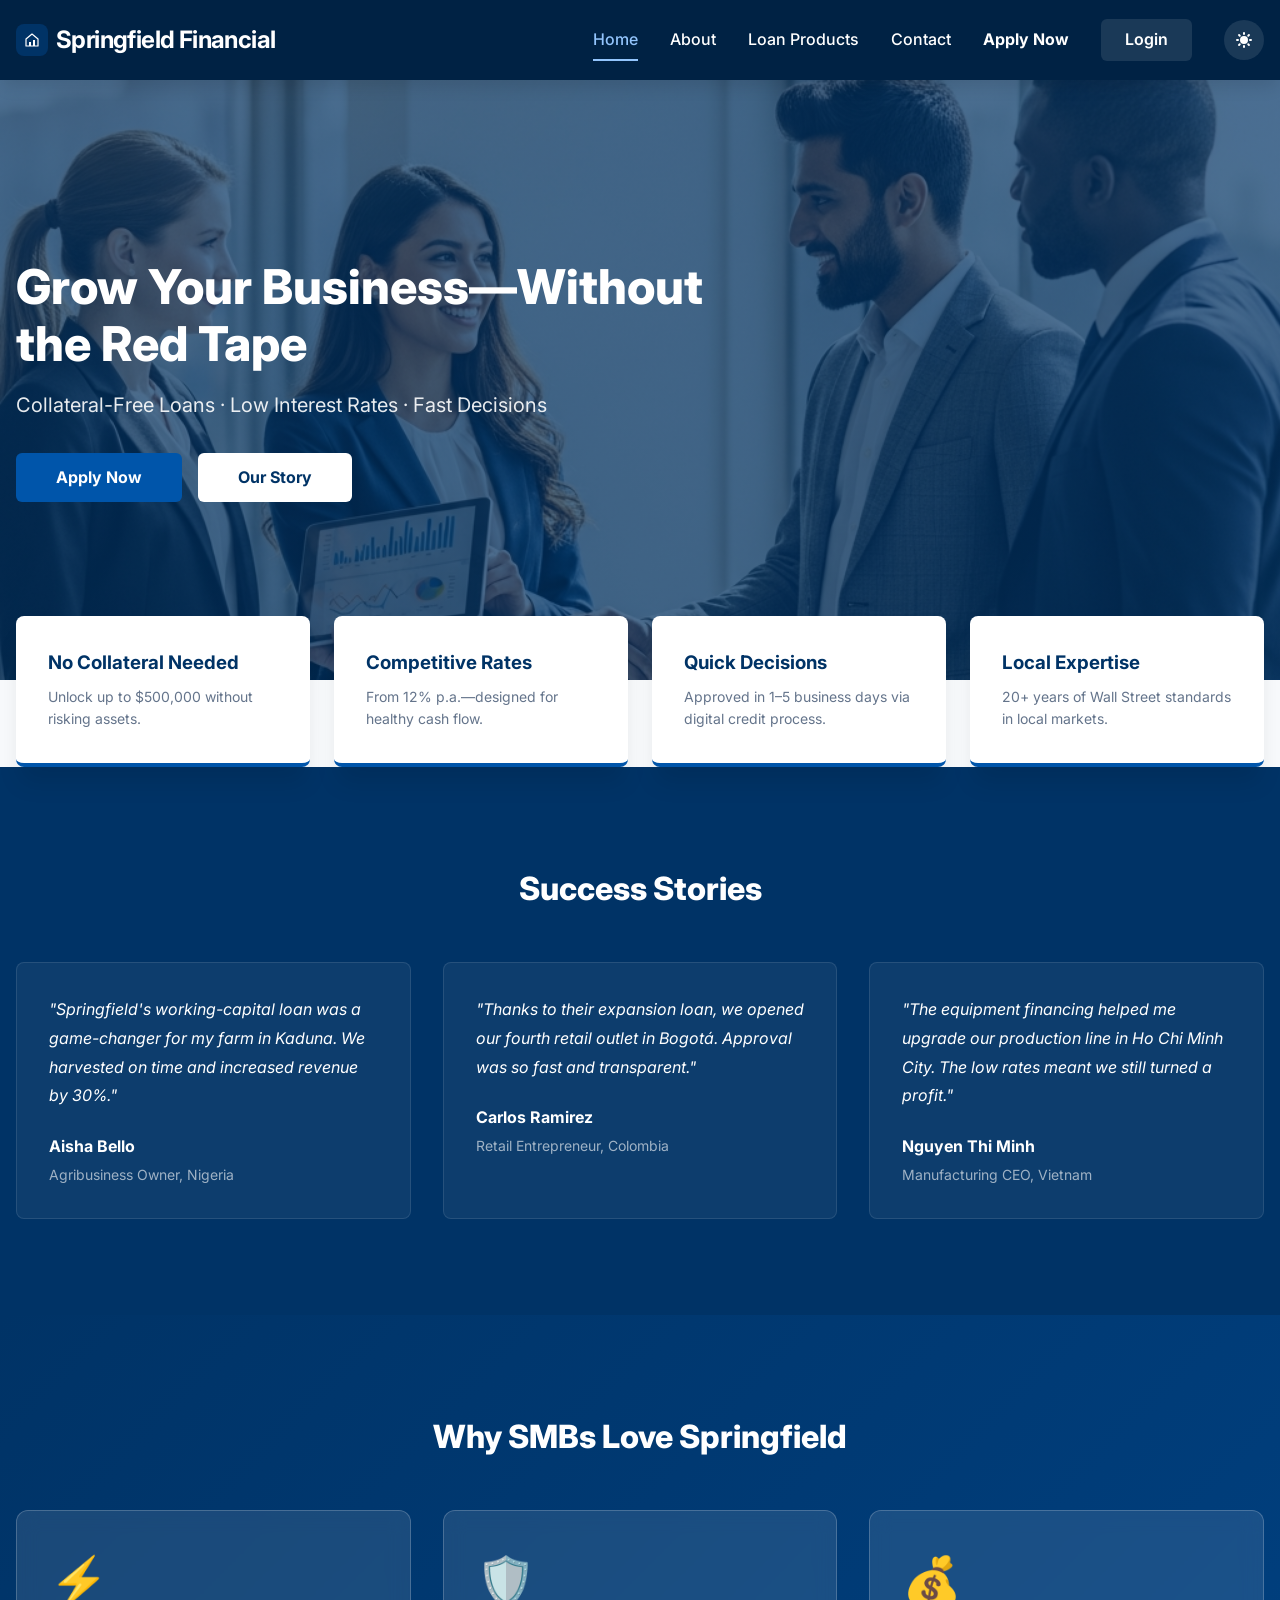
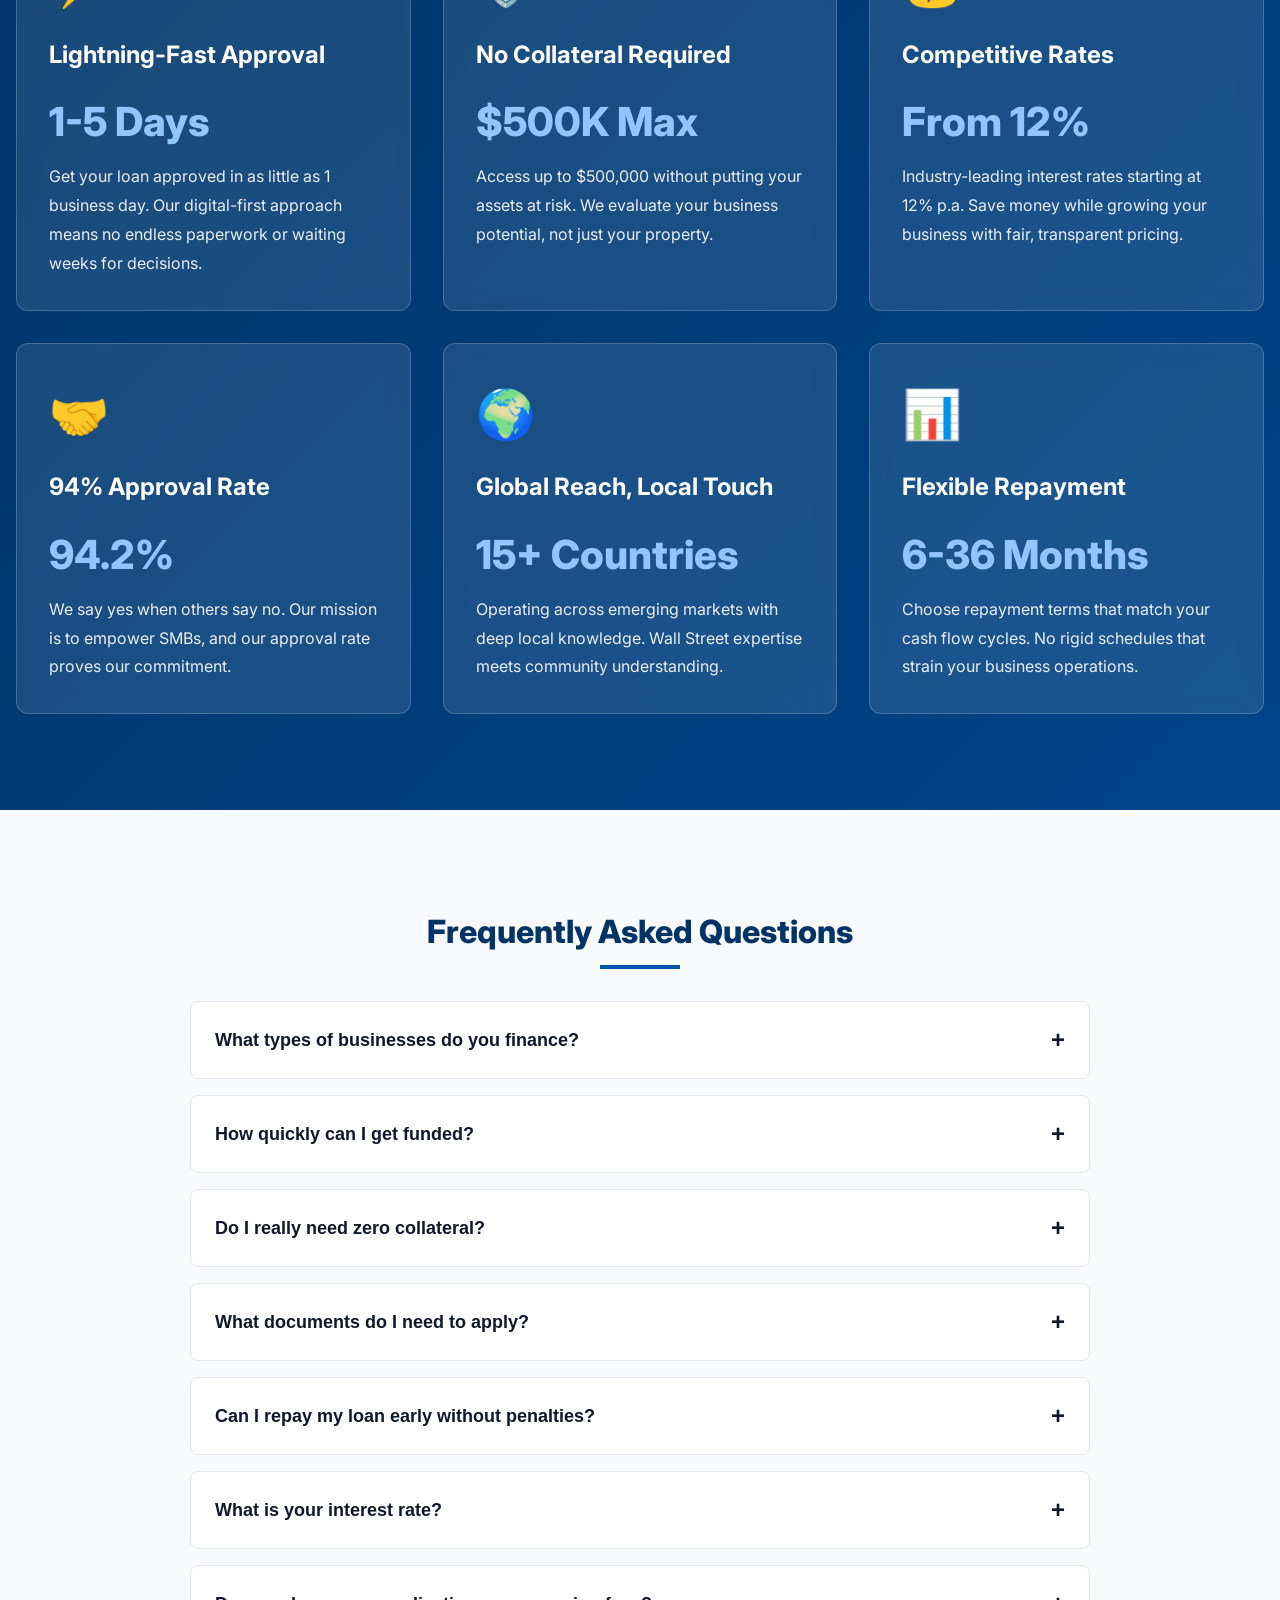
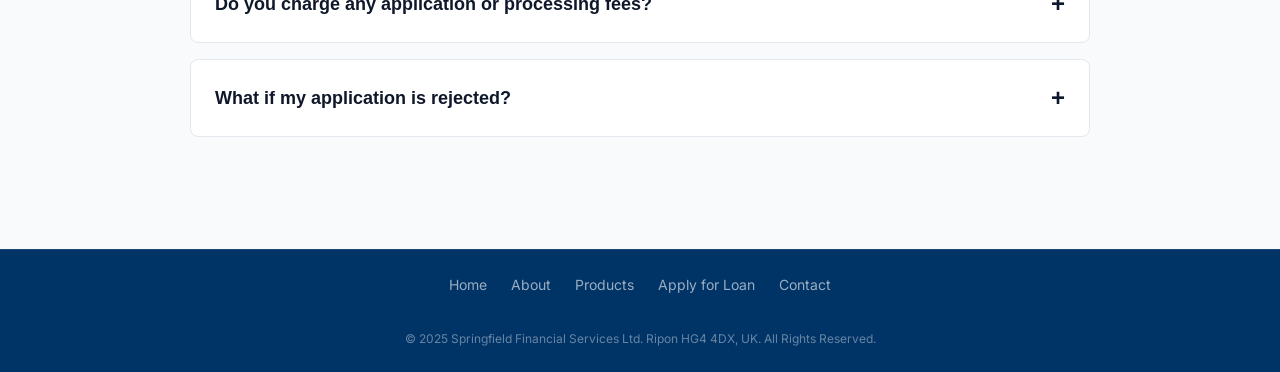
==== commit 12297b18: "new Updation of home logo link" ====
--- a/index.html
+++ b/index.html
@@ -12,17 +12,26 @@
 <body>
     <!-- Header -->
     <header class="header">
-        <div class="header-container">
-            <div class="logo">
-                <div class="logo-icon w-12 h-12 rounded-lg flex items-center justify-center" style="background-color: #003366;">
-                    <svg viewBox="0 0 100 100" class="w-8 h-8 text-white" fill="none" stroke="currentColor" stroke-width="6" stroke-linecap="round" stroke-linejoin="round">
-                        <path d="M20 45 L50 20 L80 45 V80 H20 Z" />
-                        <path d="M35 80 V60 H45 V80" fill="white" stroke="none" />
-                        <path d="M55 80 V50 H65 V80" fill="white" stroke="none" />
-                    </svg>
-                </div>
-                <span class="logo-text">Springfield Financial</span>
-            </div>
+    <div class="header-container">
+        <a href="index.html" class="logo" aria-label="Springfield Financial Home">
+            <div class="logo-icon"
+           style="background-color:#003366; width:32px; height:32px; border-radius:8px; display:flex; align-items:center; justify-content:center;">
+            <svg viewBox="0 0 100 100"
+             width="20"
+             height="20"
+             fill="none"
+             stroke="currentColor"
+             stroke-width="6"
+             stroke-linecap="round"
+             stroke-linejoin="round"
+             style="color:white;">
+             <path d="M20 45 L50 20 L80 45 V80 H20 Z" />
+             <path d="M35 80 V60 H45 V80" fill="white" stroke="none" />
+             <path d="M55 80 V50 H65 V80" fill="white" stroke="none" />
+            </svg>
+        </div>
+      <span class="logo-text">Springfield Financial</span>
+        </a>
             <!-- Mobile Menu Toggle -->
             <button class="mobile-menu-toggle" id="mobileMenuToggle" aria-label="Toggle menu">
                 <span id="menuIcon">☰</span>
@@ -49,11 +58,7 @@
 
     <!-- Mobile Menu Overlay -->
     <div class="mobile-overlay" id="mobileOverlay"></div>
-
-    <!-- Main Content -->
-    <div>
-        </div>
-    </header>
+    <!-- End Mobile Menu Overlay -->   
 
     <!-- Hero -->
     <section class="hero">
@@ -62,7 +67,7 @@
                 <h1 class="hero-title">Grow Your Business—Without the Red Tape</h1>
                 <p class="hero-subtitle">Collateral-Free Loans · Low Interest Rates · Fast Decisions</p>
                 <div class="hero-buttons">
-                    <a href="apply.html" class="btn btn-primary">Apply Now ►</a>
+                    <a href="apply.html" class="btn btn-primary">Apply Now</a>
                     <a href="about.html" class="btn btn-secondary">Our Story</a>
                 </div>
             </div>
--- a/styles.css
+++ b/styles.css
@@ -67,7 +67,7 @@
    HEADER & NAVIGATION
    =================================== */
 .header {
-    background-color: var(--navy);
+    background-color: #002244;
     color: white;
     box-shadow: var(--shadow-lg);
     position: sticky;
@@ -86,10 +86,13 @@
 }
 
 .logo {
-    display: flex;
-    align-items: center;
-    gap: 0.5rem;
-    z-index: 1001;
+  display: flex;
+  align-items: center;
+  gap: 0.5rem;
+  text-decoration: none;
+  color: inherit;
+  cursor: pointer;
+  flex-shrink: 0;
 }
 
 .logo-icon {
@@ -397,11 +400,11 @@
     border-radius: 8px;
     box-shadow: var(--shadow-xl);
     border-bottom: 4px solid var(--primary);
-    transition: transform 0.3s;
+    transition: transform 0.5s;
 }
 
 .feature-card:hover {
-    transform: translateY(-4px);
+    transform: translateY(-10px);
 }
 
 .feature-title {
@@ -1092,7 +1095,7 @@
 .footer {
     background-color: var(--navy);
     color: white;
-    padding: 3rem 0;
+    padding: 1.5rem 0;
     border-top: 1px solid rgba(255, 255, 255, 0.1);
 }
 
@@ -1710,11 +1713,28 @@
    RESPONSIVE
    =================================== */
 @media (max-width: 968px) {
+    .mobile-menu-toggle {
+        display: block;
+    }
     .nav-menu {
-        gap: 1rem;
-        font-size: 0.875rem;
-    }
-
+        position: fixed;
+        top: 0;
+        right: -100%;
+        width: 250px;
+        height: 80vh;
+        background-color: var(--navy);
+        flex-direction: column;
+        align-items: flex-start;
+        padding: 1.5rem 0 1.5rem;
+        transition: right 0.35s ease;
+        z-index: 1001;
+        border-radius: 10px;
+    }
+    
+    .nav-menu.active {
+        right: 0;
+    }
+    
     .hero-title {
         font-size: 2rem;
     }
@@ -1818,10 +1838,7 @@
 }
 
 @media (max-width: 640px) {
-    .nav-menu {
-        display: none;
-    }
-
+    
     .hero {
         height: auto;
         min-height: 400px;
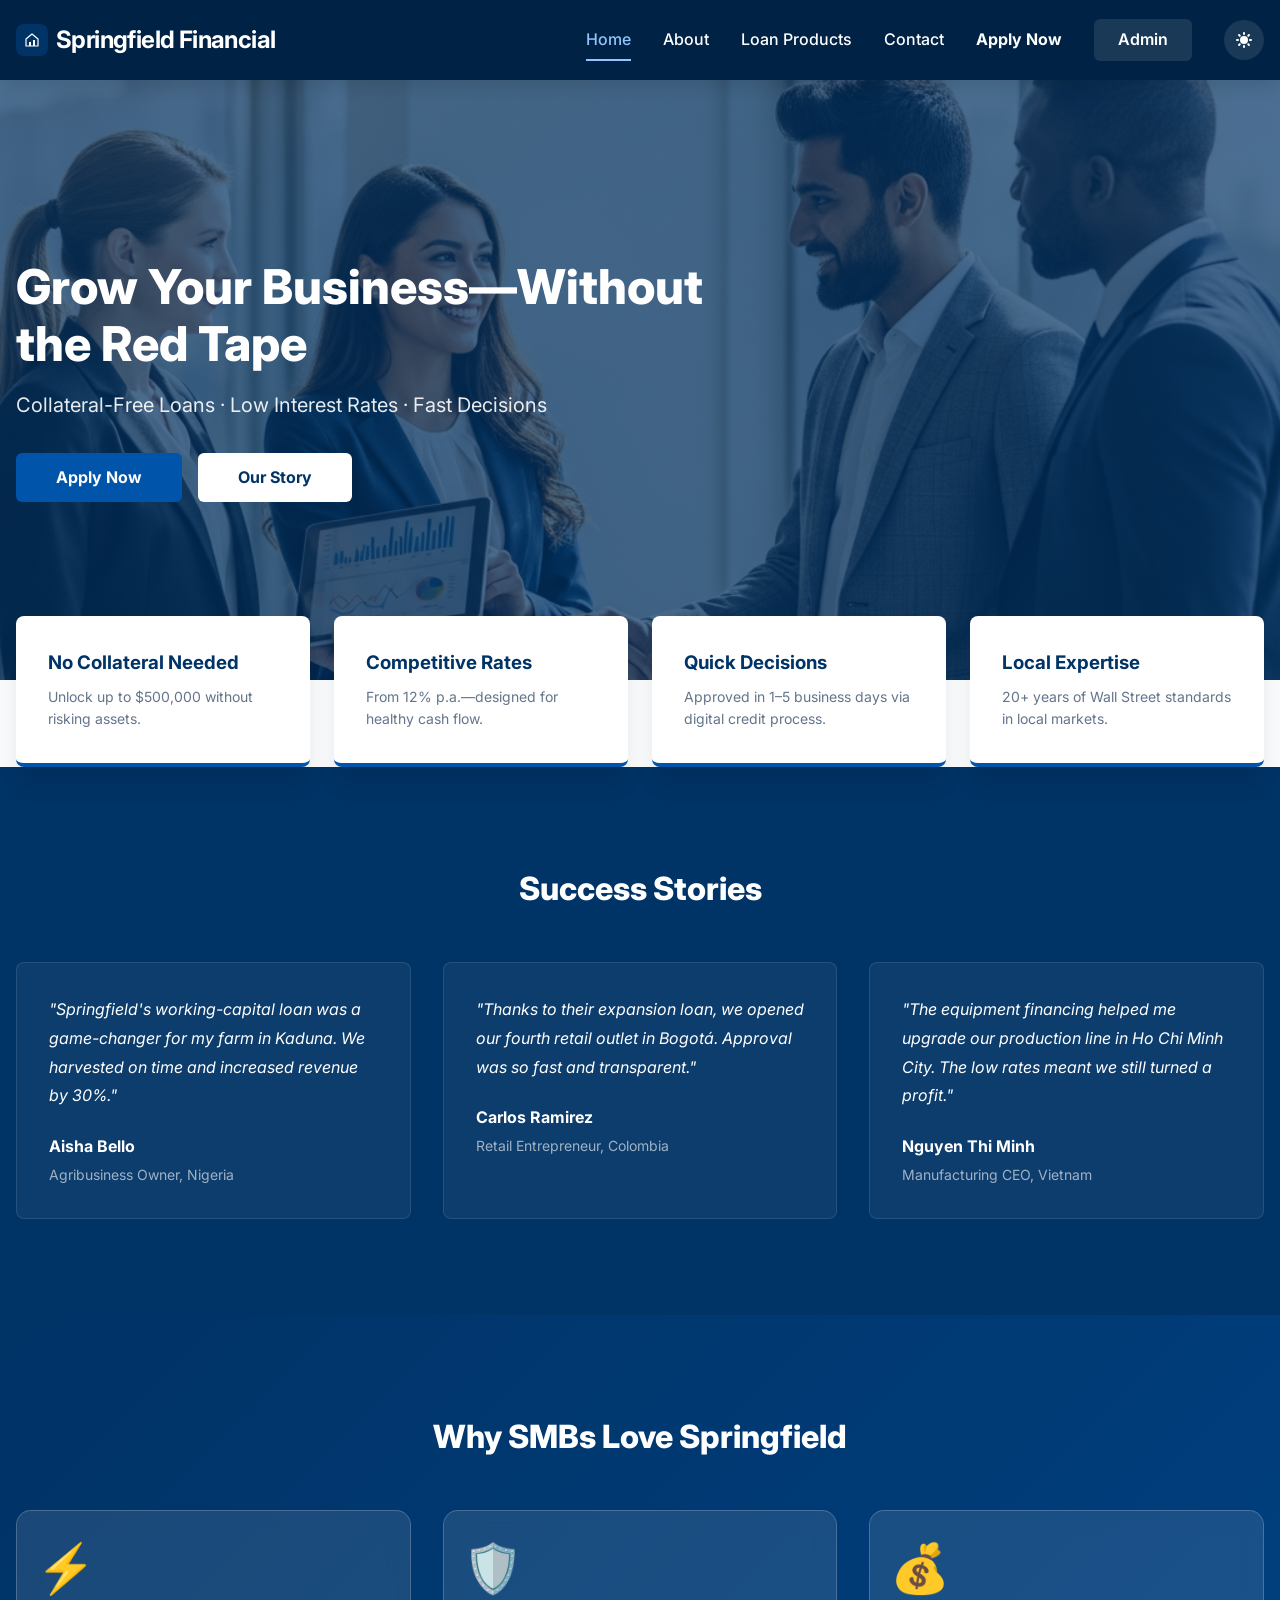
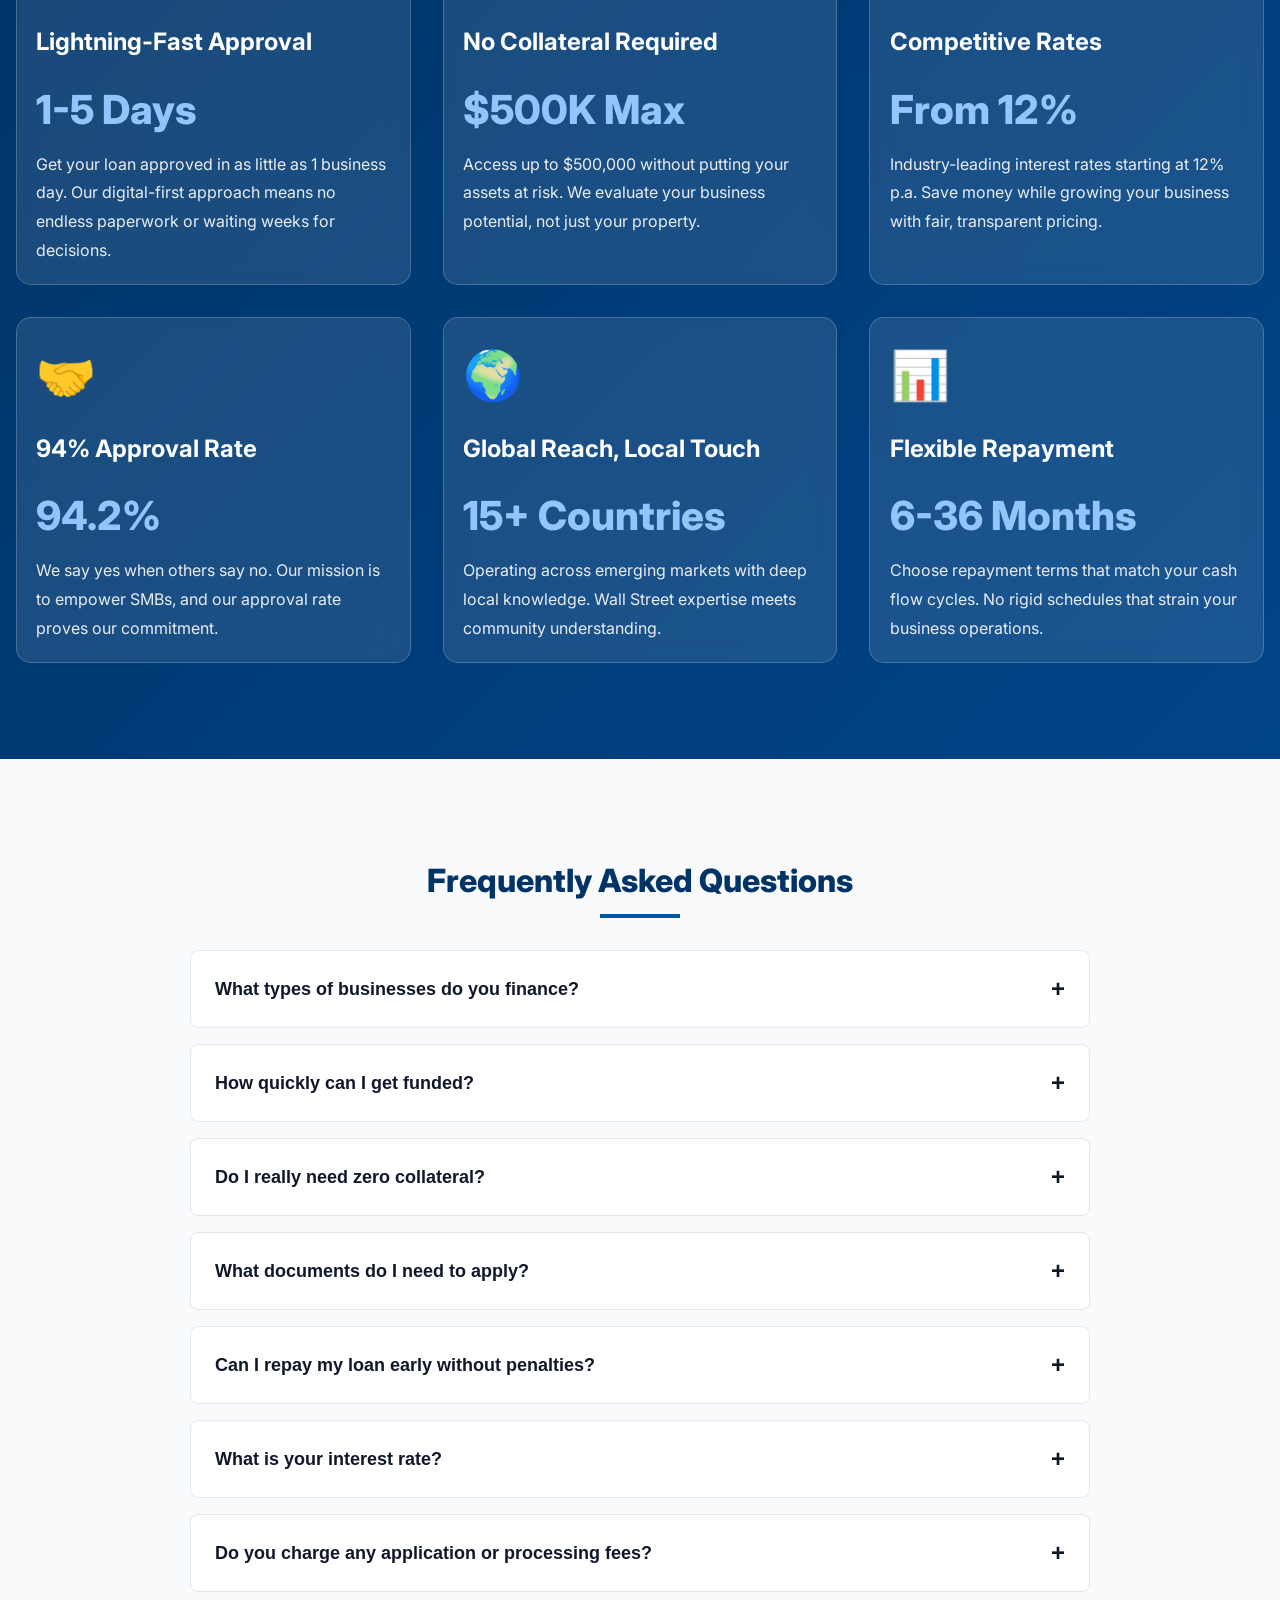
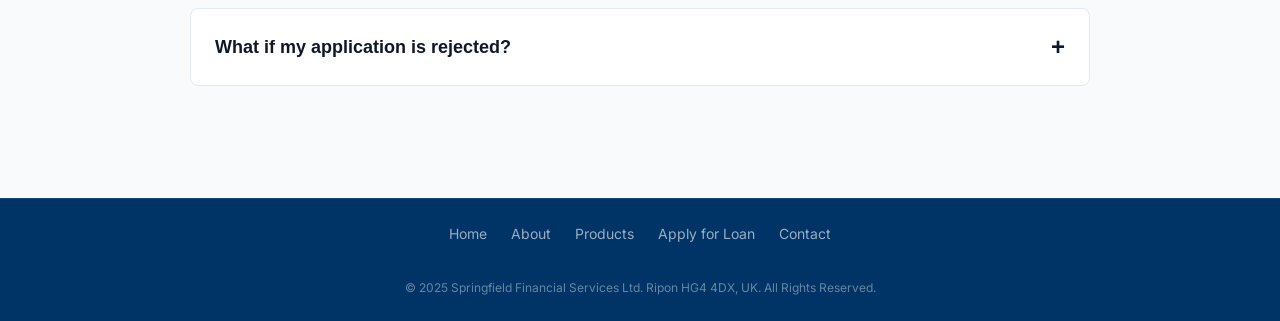
==== commit 251e1432: "new Updation of pages and pixels" ====
--- a/index.html
+++ b/index.html
@@ -43,7 +43,7 @@
                 <a href="products.html" class="nav-link">Loan Products</a>
                 <a href="contact.html" class="nav-link">Contact</a>
                 <a href="apply.html" class="nav-link nav-link-bold">Apply Now</a>
-                <a href="admin.html" class="btn-login">Login</a>
+                <a href="admin.html" class="btn-login">Admin</a>
                 <button id="darkModeToggle" class="dark-mode-toggle" aria-label="Toggle dark mode">
                     <svg class="sun-icon" fill="currentColor" viewBox="0 0 20 20">
                         <path d="M10 2a1 1 0 011 1v1a1 1 0 11-2 0V3a1 1 0 011-1zm4 8a4 4 0 11-8 0 4 4 0 018 0zm-.464 4.95l.707.707a1 1 0 001.414-1.414l-.707-.707a1 1 0 00-1.414 1.414zm2.12-10.607a1 1 0 010 1.414l-.706.707a1 1 0 11-1.414-1.414l.707-.707a1 1 0 011.414 0zM17 11a1 1 0 100-2h-1a1 1 0 100 2h1zm-7 4a1 1 0 011 1v1a1 1 0 11-2 0v-1a1 1 0 011-1zM5.05 6.464A1 1 0 106.465 5.05l-.708-.707a1 1 0 00-1.414 1.414l.707.707zm1.414 8.486l-.707.707a1 1 0 01-1.414-1.414l.707-.707a1 1 0 011.414 1.414zM4 11a1 1 0 100-2H3a1 1 0 000 2h1z"/>
@@ -58,7 +58,6 @@
 
     <!-- Mobile Menu Overlay -->
     <div class="mobile-overlay" id="mobileOverlay"></div>
-    <!-- End Mobile Menu Overlay -->   
 
     <!-- Hero -->
     <section class="hero">
@@ -74,7 +73,7 @@
         </div>
     </section>
 
-    <!-- Why Springfield? -->
+    <!-- Why Springfield Section-->
     <div class="features-wrapper">
         <div class="features-grid">
             <div class="feature-card">
--- a/styles.css
+++ b/styles.css
@@ -1,6 +1,4 @@
-/* ===================================
-   CSS VARIABLES & RESET
-   =================================== */
+/* CSS VARIABLES & RESET */
 :root {
     --navy: #003366;
     --navy-dark: #002244;
@@ -63,9 +61,7 @@
     color: inherit;
 }
 
-/* ===================================
-   HEADER & NAVIGATION
-   =================================== */
+/* HEADER & NAVIGATION */
 .header {
     background-color: #002244;
     color: white;
@@ -199,9 +195,7 @@
     display: block;
 }
 
-/* ===================================
-   MOBILE NAVIGATION (HAMBURGER MENU)
-   =================================== */
+/* MOBILE NAVIGATION (HAMBURGER MENU) */
 .mobile-menu-toggle {
     display: none;
     background: none;
@@ -282,9 +276,7 @@
     }
 }
 
-/* ===================================
-   BUTTONS
-   =================================== */
+/* BUTTONS */
 .btn {
     display: inline-block;
     padding: 0.75rem 2.5rem;
@@ -333,9 +325,7 @@
     font-size: 1.125rem;
 }
 
-/* ===================================
-   HERO SECTION
-   =================================== */
+/* HERO SECTION */
 .hero {
     background: linear-gradient(rgba(0, 51, 102, 0.7), rgba(0, 51, 102, 0.7)), 
                 url('attached_assets/generated_images/diverse_business_professionals_in_meeting.png');
@@ -377,9 +367,7 @@
     flex-wrap: wrap;
 }
 
-/* ===================================
-   FEATURES
-   =================================== */
+/* FEATURES */
 .features-wrapper {
     max-width: 1280px;
     margin: -4rem auto 0;
@@ -422,9 +410,7 @@
     font-size: 0.875rem;
 }
 
-/* ===================================
-   SECTIONS
-   =================================== */
+/* SECTIONS */
 .container {
     max-width: 1280px;
     margin: 0 auto;
@@ -472,12 +458,10 @@
     margin-right: auto;
 }
 
-/* ===================================
-   PAGE HEADER
-   =================================== */
+/* PAGE HEADER*/
 .page-header {
     background: linear-gradient(135deg, var(--navy) 0%, var(--navy-light) 100%);
-    padding: 4rem 0;
+    padding: 4rem 1rem;
     text-align: center;
     color: white;
 }
@@ -493,9 +477,7 @@
     opacity: 0.9;
 }
 
-/* ===================================
-   SUCCESS STORIES
-   =================================== */
+/* SUCCESS STORIES */
 .success-stories {
     background-color: var(--navy);
     color: white;
@@ -531,9 +513,7 @@
     opacity: 0.6;
 }
 
-/* ===================================
-   ABOUT PAGE
-   =================================== */
+/* ABOUT PAGE */
 .about-section {
     padding: 6rem 0;
 }
@@ -581,9 +561,7 @@
     font-style: italic;
 }
 
-/* ===================================
-   MANAGEMENT TEAM
-   =================================== */
+/* MANAGEMENT TEAM */
 .management-section {
     padding: 6rem 0;
     background-color: var(--bg-main);
@@ -651,9 +629,7 @@
     justify-content: center;
 }
 
-/* ===================================
-   PRODUCTS PAGE
-   =================================== */
+/* PRODUCTS PAGE */
 .products-section {
     padding: 6rem 0;
 }
@@ -712,9 +688,7 @@
     margin-bottom: 0.5rem;
 }
 
-/* ===================================
-   LOAN CALCULATOR
-   =================================== */
+/* LOAN CALCULATOR */
 .calculator-section {
     padding: 6rem 0;
     background-color: var(--bg-alt);
@@ -817,9 +791,7 @@
     font-style: italic;
 }
 
-/* ===================================
-   CONTACT PAGE
-   =================================== */
+/* CONTACT PAGE */
 .contact-section {
     padding: 6rem 0;
 }
@@ -925,9 +897,7 @@
     display: none !important;
 }
 
-/* ===================================
-   MAP SECTION
-   =================================== */
+/* MAP SECTION */
 .map-section {
     padding: 6rem 0;
     background-color: var(--bg-alt);
@@ -947,9 +917,7 @@
     margin-top: 2rem;
 }
 
-/* ===================================
-   APPLICATION FORM
-   =================================== */
+/*APPLICATION FORM*/
 .apply-section {
     padding: 4rem 0;
     min-height: calc(100vh - 80px);
@@ -965,7 +933,7 @@
 
 .application-header {
     background: linear-gradient(135deg, var(--navy) 0%, var(--navy-light) 100%);
-    padding: 3rem 2rem;
+    padding: 2rem 2rem;
     text-align: center;
     color: white;
 }
@@ -985,6 +953,7 @@
 
 .application-form {
     padding: 3rem 2rem;
+    /* background-color: lavender; */
 }
 
 .form-section {
@@ -1056,9 +1025,7 @@
     margin-top: 2rem;
 }
 
-/* ===================================
-   CONFIRMATION
-   =================================== */
+/* CONFIRMATION */
 .confirmation {
     text-align: center;
     padding: 6rem 2rem;
@@ -1089,9 +1056,7 @@
     margin-bottom: 2rem;
 }
 
-/* ===================================
-   FOOTER
-   =================================== */
+/* FOOTER */
 .footer {
     background-color: var(--navy);
     color: white;
@@ -1129,9 +1094,7 @@
     opacity: 0.4;
 }
 
-/* ===================================
-   MULTI-STEP FORM ADDITIONAL STYLES
-   =================================== */
+/* MULTI-STEP FORM ADDITIONAL STYLES */
 .container-medium {
     max-width: 1000px;
     margin: 0 auto;
@@ -1141,7 +1104,7 @@
 .progress-indicator {
     display: flex;
     align-items: center;
-    justify-content: space-between;
+    justify-content: center;
     padding: 2rem 1rem;
     margin-bottom: 2rem;
     background-color: var(--bg-alt);
@@ -1331,9 +1294,7 @@
     border-color: #ef4444;
 }
 
-/* ===================================
-   FILE PREVIEW STYLES
-   =================================== */
+/* FILE PREVIEW STYLES */
 .file-preview-container {
     margin-top: 1rem;
     display: flex;
@@ -1512,9 +1473,7 @@
     margin: 0 auto;
 }
 
-/* ===================================
-   CHECKBOX STYLES
-   =================================== */
+/* CHECKBOX STYLES */
 .checkbox-container {
     display: flex;
     align-items: flex-start;
@@ -1580,9 +1539,7 @@
     font-size: 0.875rem;
 }
 
-/* ===================================
-   FAQ SECTION
-   =================================== */
+/* FAQ SECTION */
 .faq-section {
     padding: 6rem 0;
     background-color: var(--bg-main);
@@ -1653,9 +1610,7 @@
     line-height: 1.8;
 }
 
-/* ===================================
-   WHY SMBS LOVE SPRINGFIELD SECTION
-   =================================== */
+/* WHY SMBS LOVE SPRINGFIELD SECTION */
 .love-section {
     padding: 6rem 0;
     background: linear-gradient(135deg, var(--navy) 0%, var(--navy-light) 100%);
@@ -1671,16 +1626,16 @@
 
 .love-card {
     background-color: rgba(255, 255, 255, 0.1);
-    padding: 2rem;
-    border-radius: 12px;
+    padding: 1.2rem;
+    border-radius: 15px;
     border: 1px solid rgba(255, 255, 255, 0.2);
     backdrop-filter: blur(10px);
-    transition: all 0.3s;
+    transition: all 0.35s;
 }
 
 .love-card:hover {
     background-color: rgba(255, 255, 255, 0.15);
-    transform: translateY(-8px);
+    transform: translateY(-10px);
     box-shadow: 0 20px 40px rgba(0, 0, 0, 0.3);
 }
 
@@ -1709,9 +1664,7 @@
     display: block;
 }
 
-/* ===================================
-   RESPONSIVE
-   =================================== */
+/* RESPONSIVE */
 @media (max-width: 968px) {
     .mobile-menu-toggle {
         display: block;
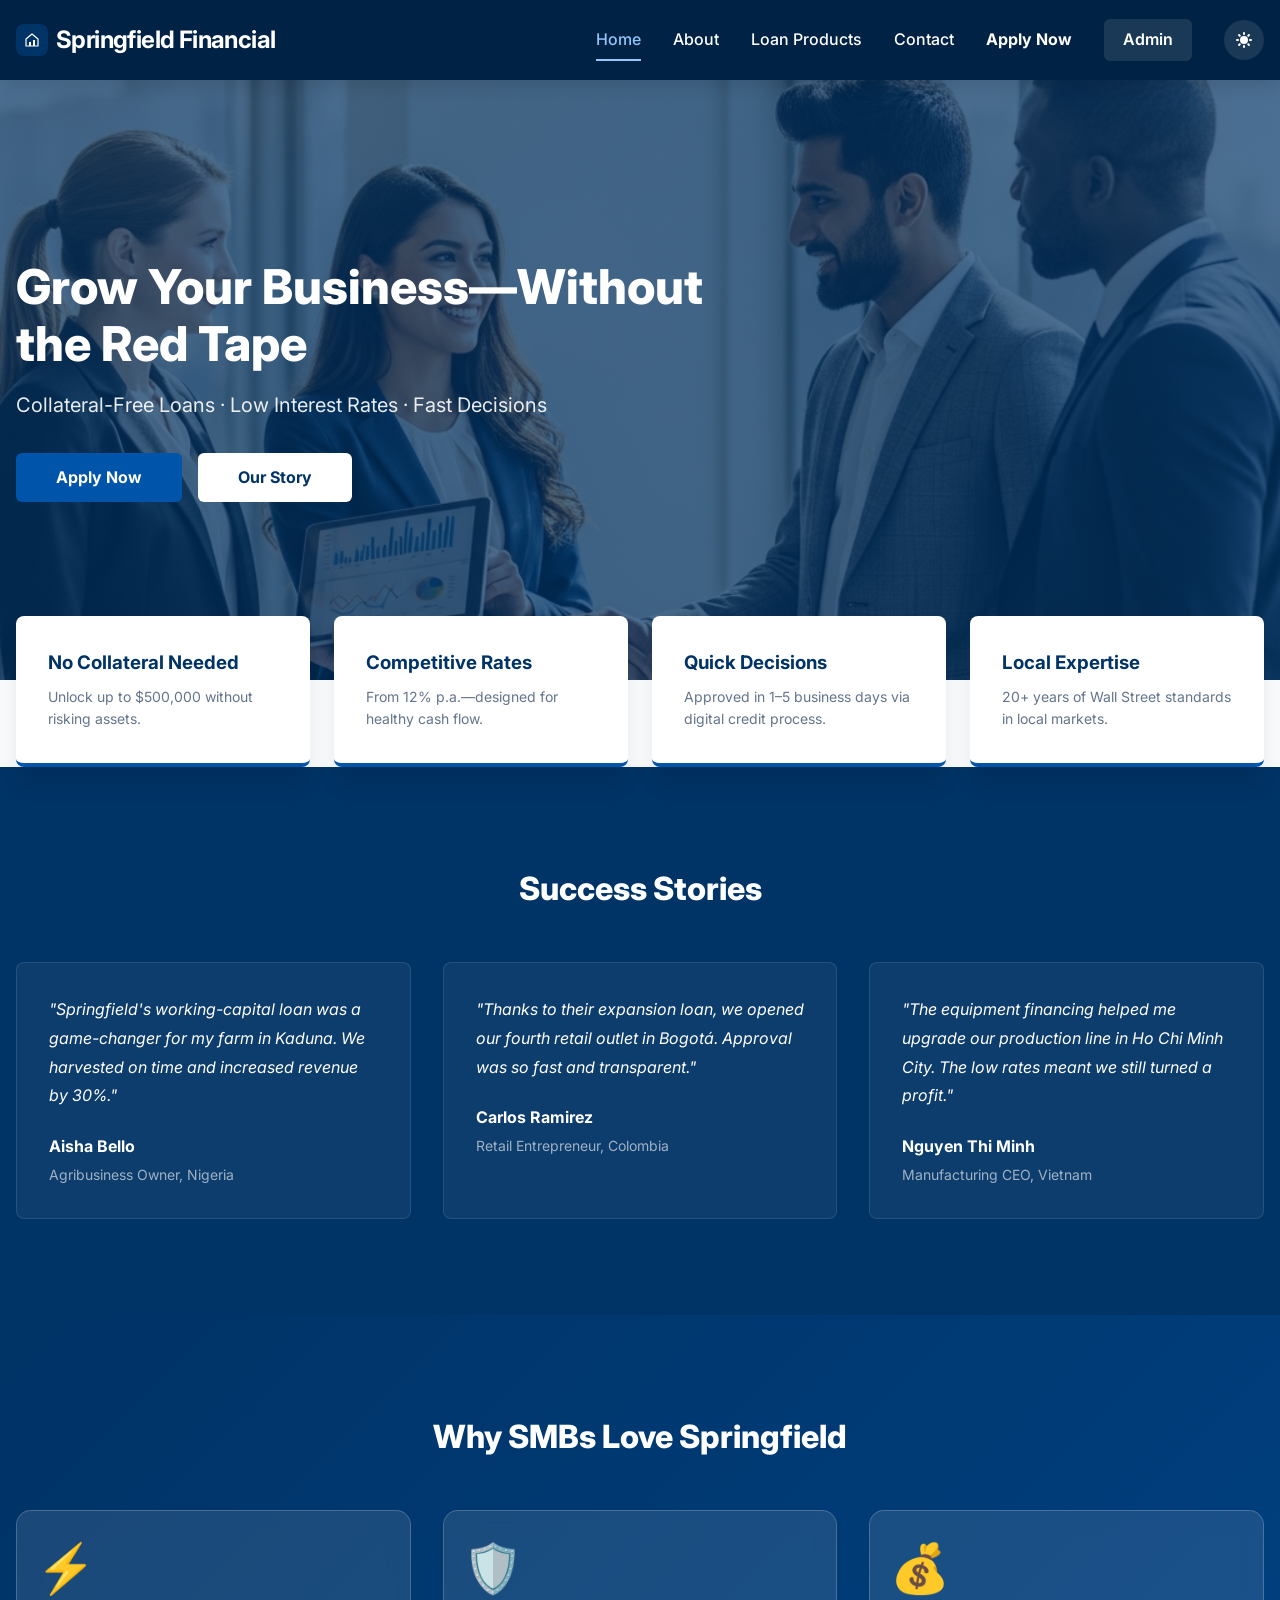
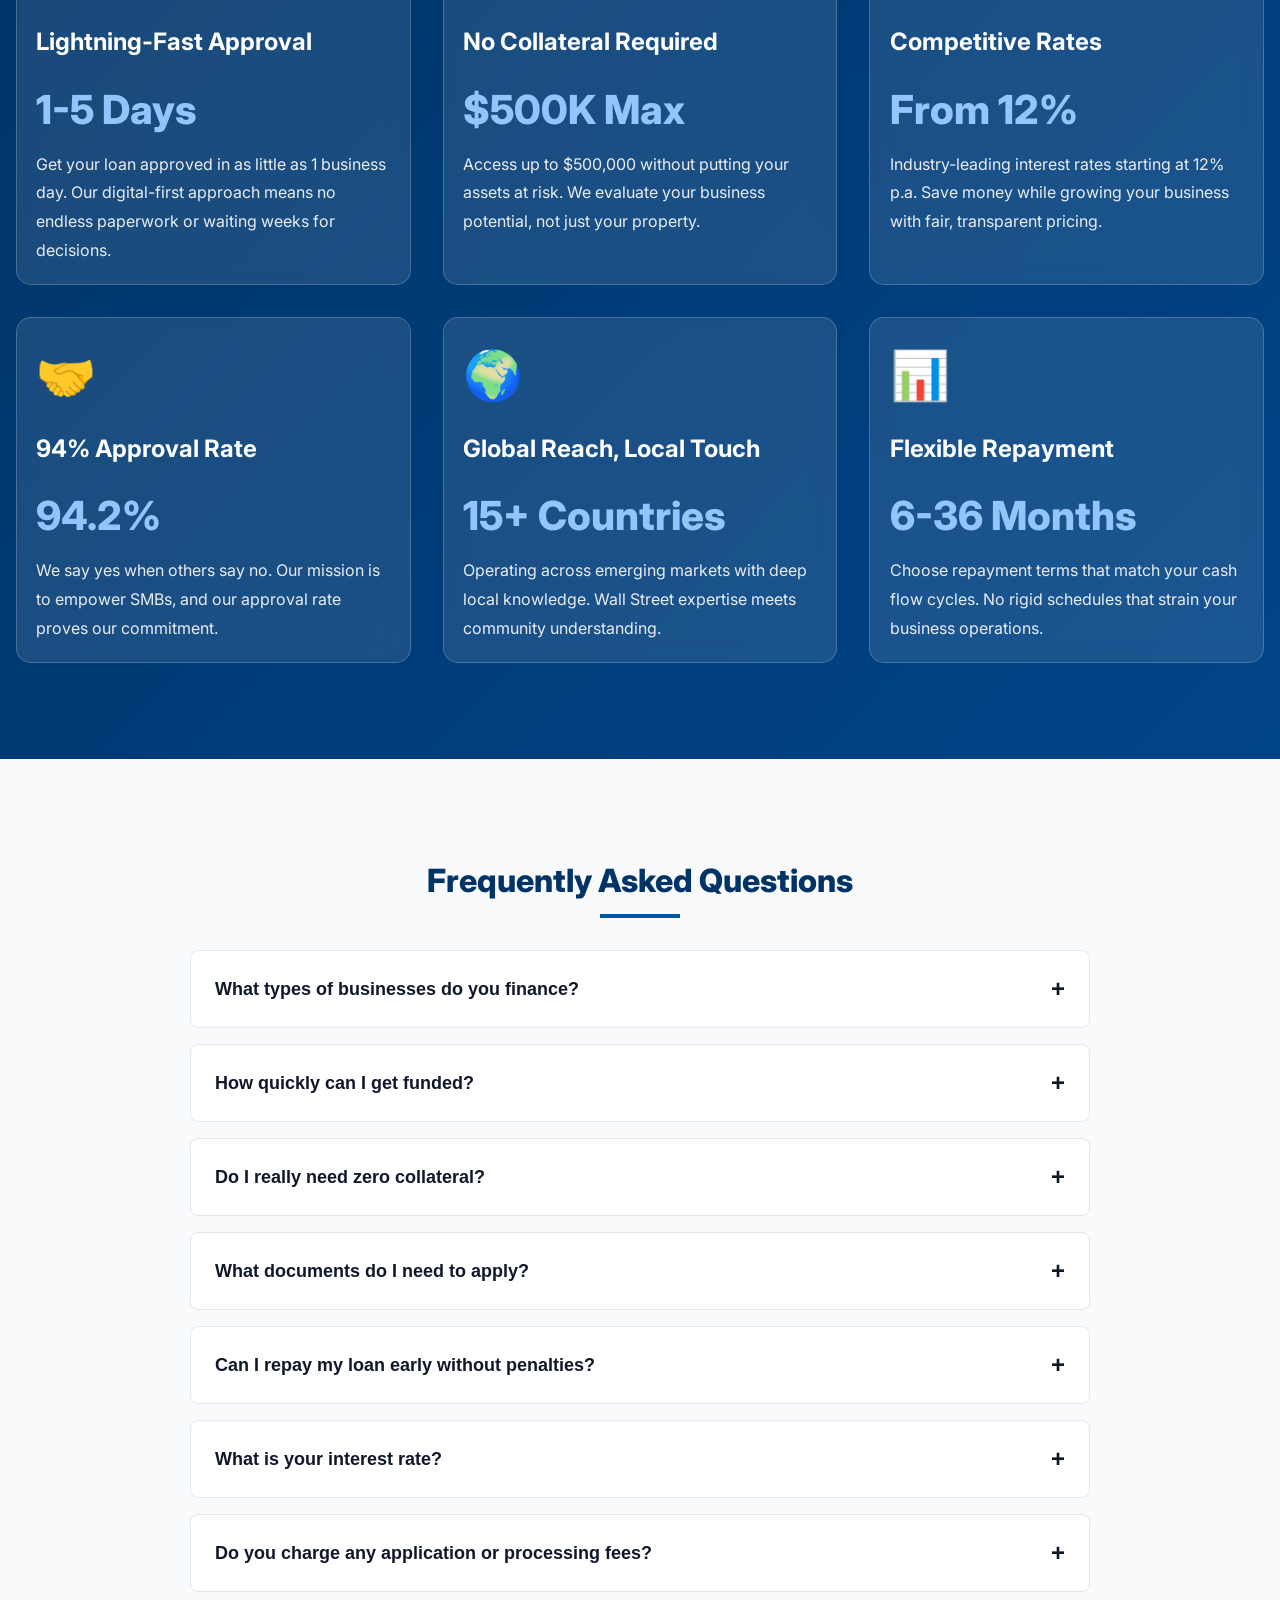
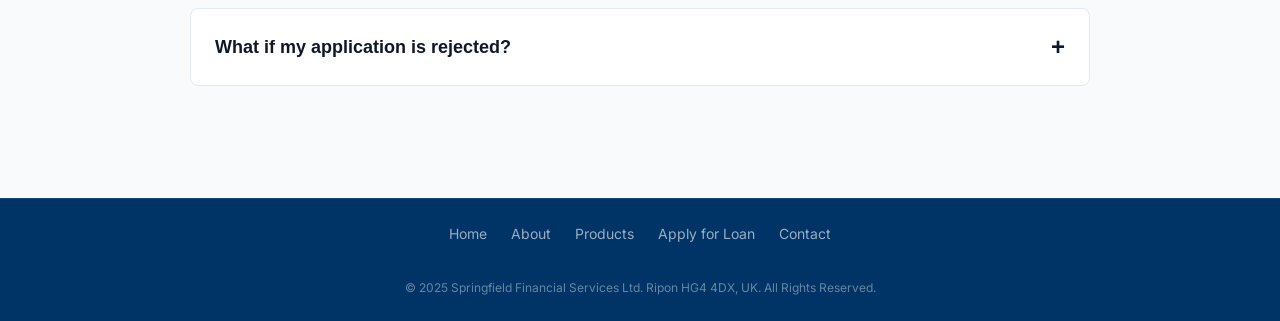
==== commit c8705014: "final review of Loan Application" ====
--- a/index.html
+++ b/index.html
@@ -1,5 +1,6 @@
 <!DOCTYPE html>
 <html lang="en" class="scroll-smooth">
+
 <head>
     <meta charset="UTF-8">
     <meta name="viewport" content="width=device-width, initial-scale=1.0">
@@ -7,31 +8,25 @@
     <link rel="stylesheet" href="styles.css">
     <link rel="preconnect" href="https://fonts.googleapis.com">
     <link rel="preconnect" href="https://fonts.gstatic.com" crossorigin>
-    <link href="https://fonts.googleapis.com/css2?family=Inter:wght@300;400;500;600;700;800&display=swap" rel="stylesheet">
+    <link href="https://fonts.googleapis.com/css2?family=Inter:wght@300;400;500;600;700;800&display=swap"
+        rel="stylesheet">
 </head>
+
 <body>
-    <!-- Header -->
     <header class="header">
-    <div class="header-container">
-        <a href="index.html" class="logo" aria-label="Springfield Financial Home">
-            <div class="logo-icon"
-           style="background-color:#003366; width:32px; height:32px; border-radius:8px; display:flex; align-items:center; justify-content:center;">
-            <svg viewBox="0 0 100 100"
-             width="20"
-             height="20"
-             fill="none"
-             stroke="currentColor"
-             stroke-width="6"
-             stroke-linecap="round"
-             stroke-linejoin="round"
-             style="color:white;">
-             <path d="M20 45 L50 20 L80 45 V80 H20 Z" />
-             <path d="M35 80 V60 H45 V80" fill="white" stroke="none" />
-             <path d="M55 80 V50 H65 V80" fill="white" stroke="none" />
-            </svg>
-        </div>
-      <span class="logo-text">Springfield Financial</span>
-        </a>
+        <div class="header-container">
+            <a href="index.html" class="logo" aria-label="Springfield Financial Home">
+                <div class="logo-icon"
+                    style="background-color:#003366; width:32px; height:32px; border-radius:8px; display:flex; align-items:center; justify-content:center;">
+                    <svg viewBox="0 0 100 100" width="20" height="20" fill="none" stroke="currentColor" stroke-width="6"
+                        stroke-linecap="round" stroke-linejoin="round" style="color:white;">
+                        <path d="M20 45 L50 20 L80 45 V80 H20 Z" />
+                        <path d="M35 80 V60 H45 V80" fill="white" stroke="none" />
+                        <path d="M55 80 V50 H65 V80" fill="white" stroke="none" />
+                    </svg>
+                </div>
+                <span class="logo-text">Springfield Financial</span>
+            </a>
             <!-- Mobile Menu Toggle -->
             <button class="mobile-menu-toggle" id="mobileMenuToggle" aria-label="Toggle menu">
                 <span id="menuIcon">☰</span>
@@ -46,16 +41,16 @@
                 <a href="admin.html" class="btn-login">Admin</a>
                 <button id="darkModeToggle" class="dark-mode-toggle" aria-label="Toggle dark mode">
                     <svg class="sun-icon" fill="currentColor" viewBox="0 0 20 20">
-                        <path d="M10 2a1 1 0 011 1v1a1 1 0 11-2 0V3a1 1 0 011-1zm4 8a4 4 0 11-8 0 4 4 0 018 0zm-.464 4.95l.707.707a1 1 0 001.414-1.414l-.707-.707a1 1 0 00-1.414 1.414zm2.12-10.607a1 1 0 010 1.414l-.706.707a1 1 0 11-1.414-1.414l.707-.707a1 1 0 011.414 0zM17 11a1 1 0 100-2h-1a1 1 0 100 2h1zm-7 4a1 1 0 011 1v1a1 1 0 11-2 0v-1a1 1 0 011-1zM5.05 6.464A1 1 0 106.465 5.05l-.708-.707a1 1 0 00-1.414 1.414l.707.707zm1.414 8.486l-.707.707a1 1 0 01-1.414-1.414l.707-.707a1 1 0 011.414 1.414zM4 11a1 1 0 100-2H3a1 1 0 000 2h1z"/>
+                        <path
+                            d="M10 2a1 1 0 011 1v1a1 1 0 11-2 0V3a1 1 0 011-1zm4 8a4 4 0 11-8 0 4 4 0 018 0zm-.464 4.95l.707.707a1 1 0 001.414-1.414l-.707-.707a1 1 0 00-1.414 1.414zm2.12-10.607a1 1 0 010 1.414l-.706.707a1 1 0 11-1.414-1.414l.707-.707a1 1 0 011.414 0zM17 11a1 1 0 100-2h-1a1 1 0 100 2h1zm-7 4a1 1 0 011 1v1a1 1 0 11-2 0v-1a1 1 0 011-1zM5.05 6.464A1 1 0 106.465 5.05l-.708-.707a1 1 0 00-1.414 1.414l.707.707zm1.414 8.486l-.707.707a1 1 0 01-1.414-1.414l.707-.707a1 1 0 011.414 1.414zM4 11a1 1 0 100-2H3a1 1 0 000 2h1z" />
                     </svg>
                     <svg class="moon-icon" fill="currentColor" viewBox="0 0 20 20">
-                        <path d="M17.293 13.293A8 8 0 016.707 2.707a8.001 8.001 0 1010.586 10.586z"/>
+                        <path d="M17.293 13.293A8 8 0 016.707 2.707a8.001 8.001 0 1010.586 10.586z" />
                     </svg>
                 </button>
             </nav>
         </div>
     </header>
-
     <!-- Mobile Menu Overlay -->
     <div class="mobile-overlay" id="mobileOverlay"></div>
 
@@ -101,17 +96,20 @@
             <h2 class="section-title-light">Success Stories</h2>
             <div class="testimonials-grid">
                 <div class="testimonial-card">
-                    <p class="testimonial-text">"Springfield's working-capital loan was a game-changer for my farm in Kaduna. We harvested on time and increased revenue by 30%."</p>
+                    <p class="testimonial-text">"Springfield's working-capital loan was a game-changer for my farm in
+                        Kaduna. We harvested on time and increased revenue by 30%."</p>
                     <p class="testimonial-name">Aisha Bello</p>
                     <p class="testimonial-role">Agribusiness Owner, Nigeria</p>
                 </div>
                 <div class="testimonial-card">
-                    <p class="testimonial-text">"Thanks to their expansion loan, we opened our fourth retail outlet in Bogotá. Approval was so fast and transparent."</p>
+                    <p class="testimonial-text">"Thanks to their expansion loan, we opened our fourth retail outlet in
+                        Bogotá. Approval was so fast and transparent."</p>
                     <p class="testimonial-name">Carlos Ramirez</p>
                     <p class="testimonial-role">Retail Entrepreneur, Colombia</p>
                 </div>
                 <div class="testimonial-card">
-                    <p class="testimonial-text">"The equipment financing helped me upgrade our production line in Ho Chi Minh City. The low rates meant we still turned a profit."</p>
+                    <p class="testimonial-text">"The equipment financing helped me upgrade our production line in Ho Chi
+                        Minh City. The low rates meant we still turned a profit."</p>
                     <p class="testimonial-name">Nguyen Thi Minh</p>
                     <p class="testimonial-role">Manufacturing CEO, Vietnam</p>
                 </div>
@@ -128,37 +126,43 @@
                     <span class="love-icon">⚡</span>
                     <h3 class="love-title">Lightning-Fast Approval</h3>
                     <span class="love-stat">1-5 Days</span>
-                    <p class="love-description">Get your loan approved in as little as 1 business day. Our digital-first approach means no endless paperwork or waiting weeks for decisions.</p>
+                    <p class="love-description">Get your loan approved in as little as 1 business day. Our digital-first
+                        approach means no endless paperwork or waiting weeks for decisions.</p>
                 </div>
                 <div class="love-card">
                     <span class="love-icon">🛡️</span>
                     <h3 class="love-title">No Collateral Required</h3>
                     <span class="love-stat">$500K Max</span>
-                    <p class="love-description">Access up to $500,000 without putting your assets at risk. We evaluate your business potential, not just your property.</p>
+                    <p class="love-description">Access up to $500,000 without putting your assets at risk. We evaluate
+                        your business potential, not just your property.</p>
                 </div>
                 <div class="love-card">
                     <span class="love-icon">💰</span>
                     <h3 class="love-title">Competitive Rates</h3>
                     <span class="love-stat">From 12%</span>
-                    <p class="love-description">Industry-leading interest rates starting at 12% p.a. Save money while growing your business with fair, transparent pricing.</p>
+                    <p class="love-description">Industry-leading interest rates starting at 12% p.a. Save money while
+                        growing your business with fair, transparent pricing.</p>
                 </div>
                 <div class="love-card">
                     <span class="love-icon">🤝</span>
                     <h3 class="love-title">94% Approval Rate</h3>
                     <span class="love-stat">94.2%</span>
-                    <p class="love-description">We say yes when others say no. Our mission is to empower SMBs, and our approval rate proves our commitment.</p>
+                    <p class="love-description">We say yes when others say no. Our mission is to empower SMBs, and our
+                        approval rate proves our commitment.</p>
                 </div>
                 <div class="love-card">
                     <span class="love-icon">🌍</span>
                     <h3 class="love-title">Global Reach, Local Touch</h3>
                     <span class="love-stat">15+ Countries</span>
-                    <p class="love-description">Operating across emerging markets with deep local knowledge. Wall Street expertise meets community understanding.</p>
+                    <p class="love-description">Operating across emerging markets with deep local knowledge. Wall Street
+                        expertise meets community understanding.</p>
                 </div>
                 <div class="love-card">
                     <span class="love-icon">📊</span>
                     <h3 class="love-title">Flexible Repayment</h3>
                     <span class="love-stat">6-36 Months</span>
-                    <p class="love-description">Choose repayment terms that match your cash flow cycles. No rigid schedules that strain your business operations.</p>
+                    <p class="love-description">Choose repayment terms that match your cash flow cycles. No rigid
+                        schedules that strain your business operations.</p>
                 </div>
             </div>
         </div>
@@ -176,7 +180,10 @@
                         <span class="faq-icon">+</span>
                     </button>
                     <div class="faq-answer">
-                        <p>We finance a wide range of SMBs including retail, manufacturing, agriculture, services, technology, and more. As long as your business has a solid track record (typically 1+ years in operation) and demonstrates revenue growth, we're interested in supporting your expansion.</p>
+                        <p>We finance a wide range of SMBs including retail, manufacturing, agriculture, services,
+                            technology, and more. As long as your business has a solid track record (typically 1+ years
+                            in operation) and demonstrates revenue growth, we're interested in supporting your
+                            expansion.</p>
                     </div>
                 </div>
 
@@ -186,7 +193,9 @@
                         <span class="faq-icon">+</span>
                     </button>
                     <div class="faq-answer">
-                        <p>Our digital credit process allows us to make decisions in 1-5 business days. Once approved, funds are typically disbursed within 2-3 business days. In urgent cases, we can expedite the process for qualified applicants.</p>
+                        <p>Our digital credit process allows us to make decisions in 1-5 business days. Once approved,
+                            funds are typically disbursed within 2-3 business days. In urgent cases, we can expedite the
+                            process for qualified applicants.</p>
                     </div>
                 </div>
 
@@ -196,7 +205,10 @@
                         <span class="faq-icon">+</span>
                     </button>
                     <div class="faq-answer">
-                        <p>Yes! We offer unsecured business loans up to $500,000. We assess your business based on revenue, cash flow, business history, and growth potential rather than requiring property or assets as security. This allows you to access capital without risking your personal or business assets.</p>
+                        <p>Yes! We offer unsecured business loans up to $500,000. We assess your business based on
+                            revenue, cash flow, business history, and growth potential rather than requiring property or
+                            assets as security. This allows you to access capital without risking your personal or
+                            business assets.</p>
                     </div>
                 </div>
 
@@ -206,7 +218,10 @@
                         <span class="faq-icon">+</span>
                     </button>
                     <div class="faq-answer">
-                        <p>You'll need: (1) Government-issued ID, (2) Business registration documents, (3) Bank statements from the last 6 months, (4) Tax identification number (TIN), and (5) Basic financial information about your business. Our online application makes it easy to upload everything securely.</p>
+                        <p>You'll need: (1) Government-issued ID, (2) Business registration documents, (3) Bank
+                            statements from the last 6 months, (4) Tax identification number (TIN), and (5) Basic
+                            financial information about your business. Our online application makes it easy to upload
+                            everything securely.</p>
                     </div>
                 </div>
 
@@ -216,7 +231,9 @@
                         <span class="faq-icon">+</span>
                     </button>
                     <div class="faq-answer">
-                        <p>Absolutely! We encourage early repayment and offer flexible prepayment options with no penalties. If your business generates extra cash flow, you can pay down your loan faster and save on interest charges.</p>
+                        <p>Absolutely! We encourage early repayment and offer flexible prepayment options with no
+                            penalties. If your business generates extra cash flow, you can pay down your loan faster and
+                            save on interest charges.</p>
                     </div>
                 </div>
 
@@ -226,7 +243,10 @@
                         <span class="faq-icon">+</span>
                     </button>
                     <div class="faq-answer">
-                        <p>Our interest rates start from 12% per annum and vary based on factors like loan amount, term length, business history, and risk profile. We always provide transparent pricing with no hidden fees. Use our loan calculator on the Products page to estimate your monthly payments.</p>
+                        <p>Our interest rates start from 12% per annum and vary based on factors like loan amount, term
+                            length, business history, and risk profile. We always provide transparent pricing with no
+                            hidden fees. Use our loan calculator on the Products page to estimate your monthly payments.
+                        </p>
                     </div>
                 </div>
 
@@ -236,7 +256,9 @@
                         <span class="faq-icon">+</span>
                     </button>
                     <div class="faq-answer">
-                        <p>There are no upfront application fees. We believe in transparent pricing, so all costs are clearly disclosed before you accept any loan offer. Processing fees, if applicable, are included in your loan terms and never charged separately.</p>
+                        <p>There are no upfront application fees. We believe in transparent pricing, so all costs are
+                            clearly disclosed before you accept any loan offer. Processing fees, if applicable, are
+                            included in your loan terms and never charged separately.</p>
                     </div>
                 </div>
 
@@ -246,7 +268,10 @@
                         <span class="faq-icon">+</span>
                     </button>
                     <div class="faq-answer">
-                        <p>If we can't approve your application, we'll provide clear feedback on why and what you can do to strengthen your profile for future applications. We're committed to helping SMBs succeed, so we'll guide you on improving your financial position and may suggest reapplying after addressing specific issues.</p>
+                        <p>If we can't approve your application, we'll provide clear feedback on why and what you can do
+                            to strengthen your profile for future applications. We're committed to helping SMBs succeed,
+                            so we'll guide you on improving your financial position and may suggest reapplying after
+                            addressing specific issues.</p>
                     </div>
                 </div>
             </div>
@@ -263,10 +288,11 @@
                 <a href="apply.html">Apply for Loan</a>
                 <a href="contact.html">Contact</a>
             </div>
-            <p class="footer-copyright">© 2025 Springfield Financial Services Ltd. Ripon HG4 4DX, UK. All Rights Reserved.</p>
+            <p class="footer-copyright">© 2025 Springfield Financial Services Ltd. Ripon HG4 4DX, UK. All Rights
+                Reserved.</p>
         </div>
     </footer>
-
-    <script src="script.js"></script>
 </body>
+<script src="script.js"></script>
+
 </html>
--- a/styles.css
+++ b/styles.css
@@ -146,7 +146,7 @@
 
 .btn-login {
     background-color: rgba(255, 255, 255, 0.1);
-    padding: 0.5rem 1.5rem;
+    padding: 0.5rem 1.2rem;
     border-radius: 6px;
     font-weight: 600;
     transition: background-color 0.3s;
@@ -266,8 +266,8 @@
 
     .btn-login,
     .dark-mode-toggle {
-        margin: 1rem 2rem;
-        width: calc(100% - 4rem);
+        margin: 0.9rem 0.9rem;
+        width: calc(40%);
     }
 
     .dark-mode-toggle {
@@ -1673,12 +1673,12 @@
         position: fixed;
         top: 0;
         right: -100%;
-        width: 250px;
-        height: 80vh;
+        width: 220px;
+        height: 100vh;
         background-color: var(--navy);
         flex-direction: column;
         align-items: flex-start;
-        padding: 1.5rem 0 1.5rem;
+        padding: 3.5rem 0 2.5rem;
         transition: right 0.35s ease;
         z-index: 1001;
         border-radius: 10px;
